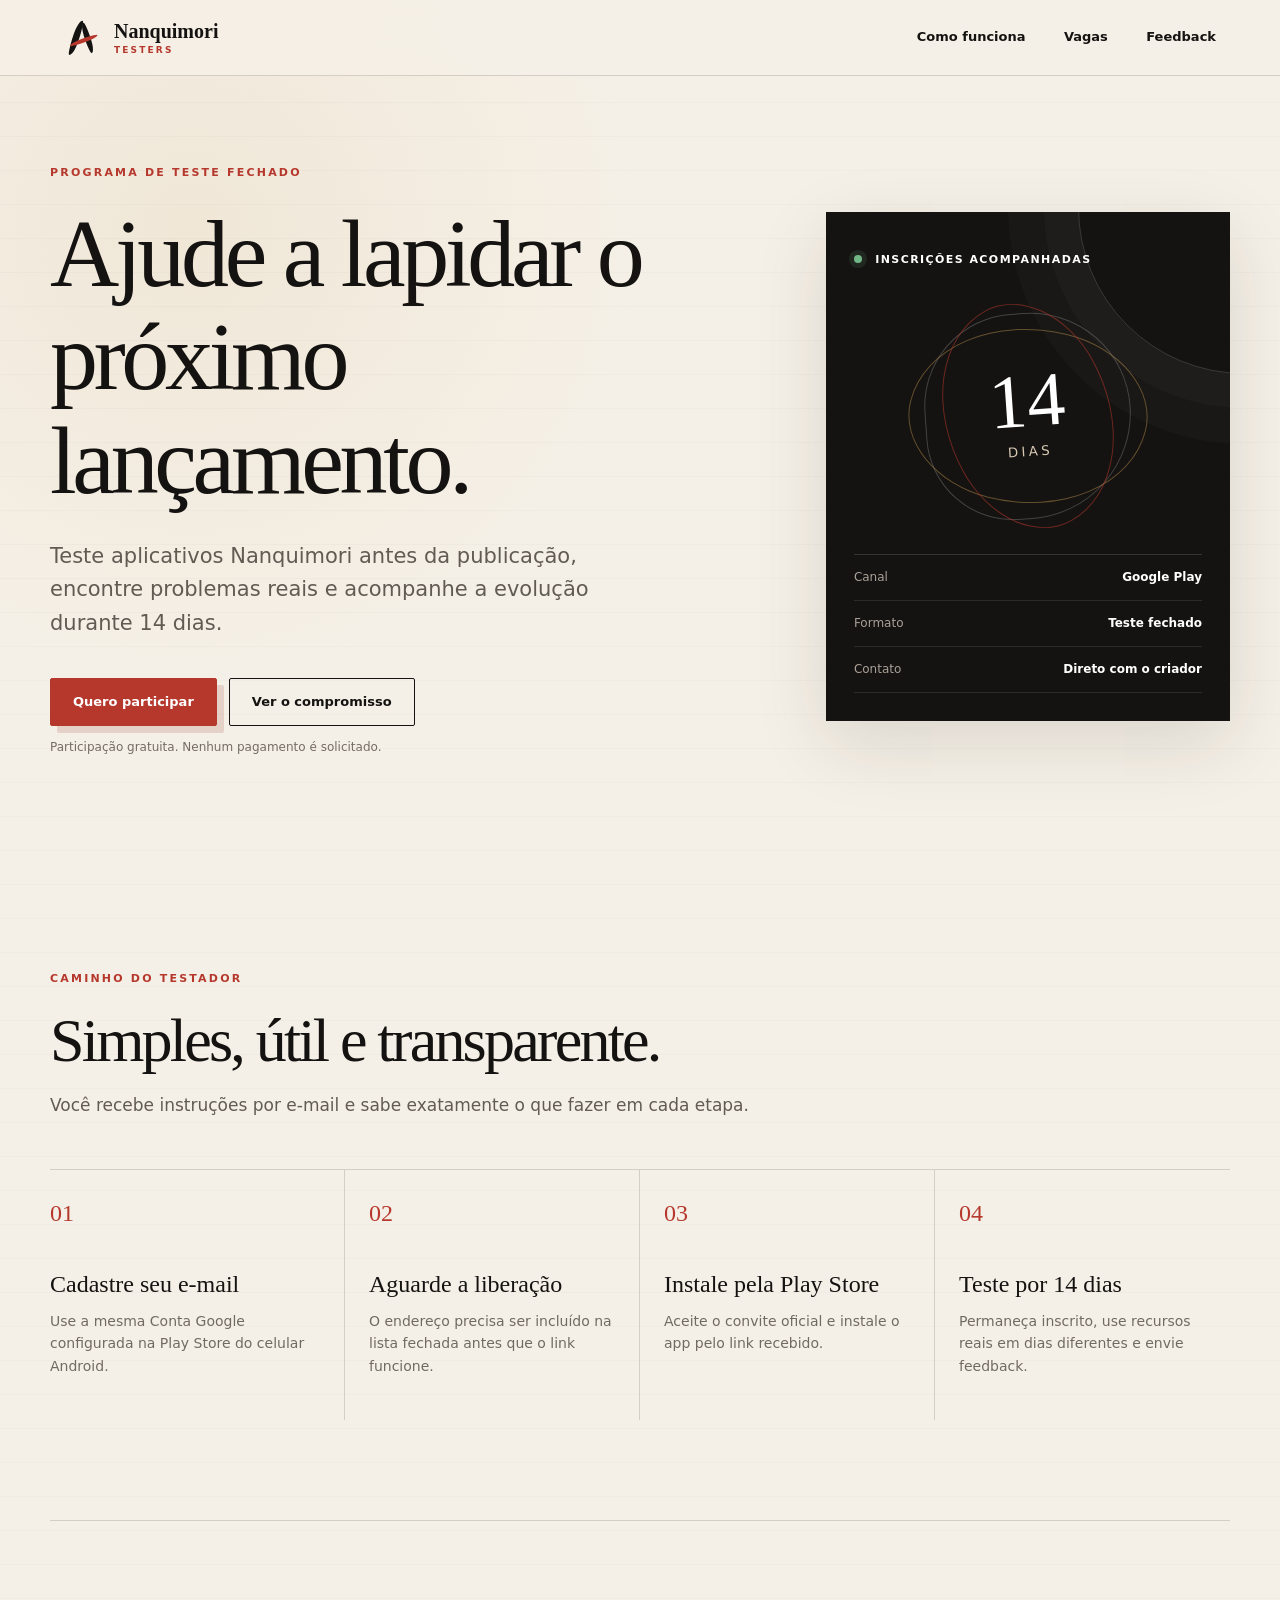
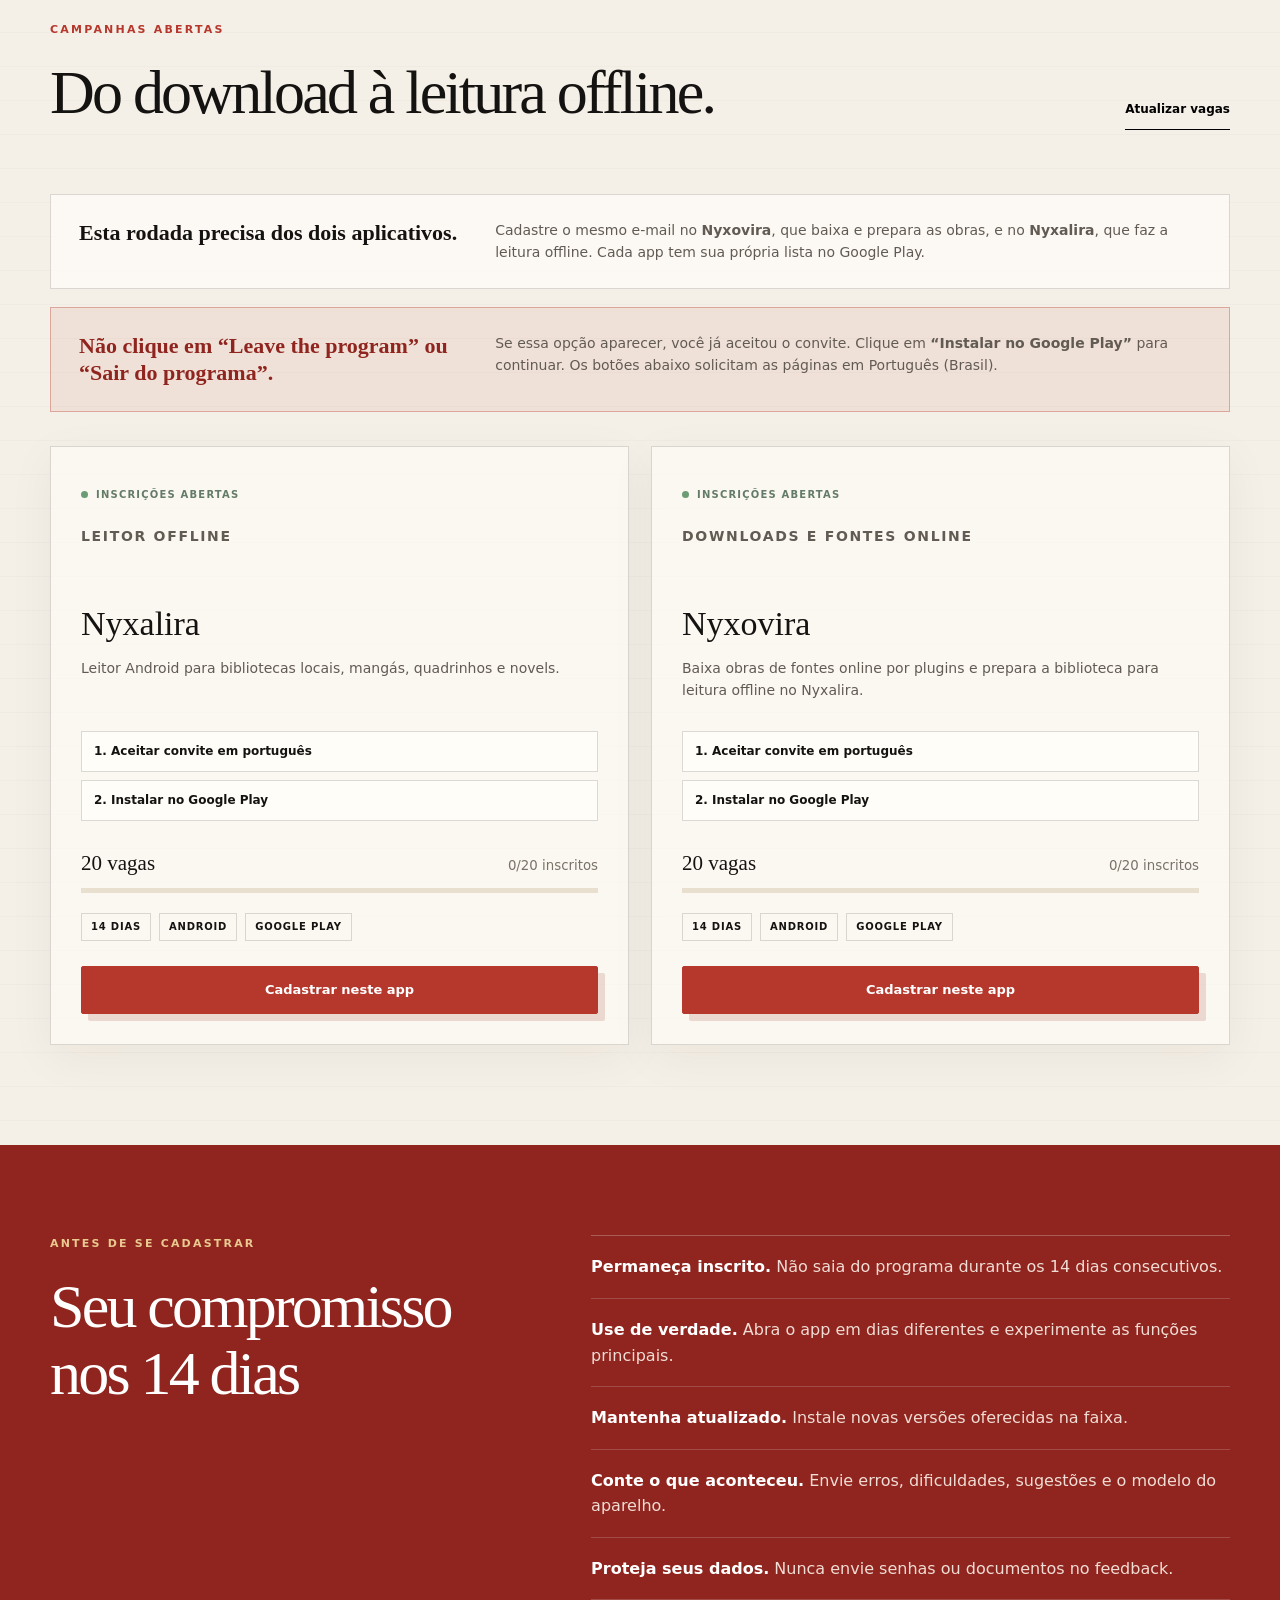
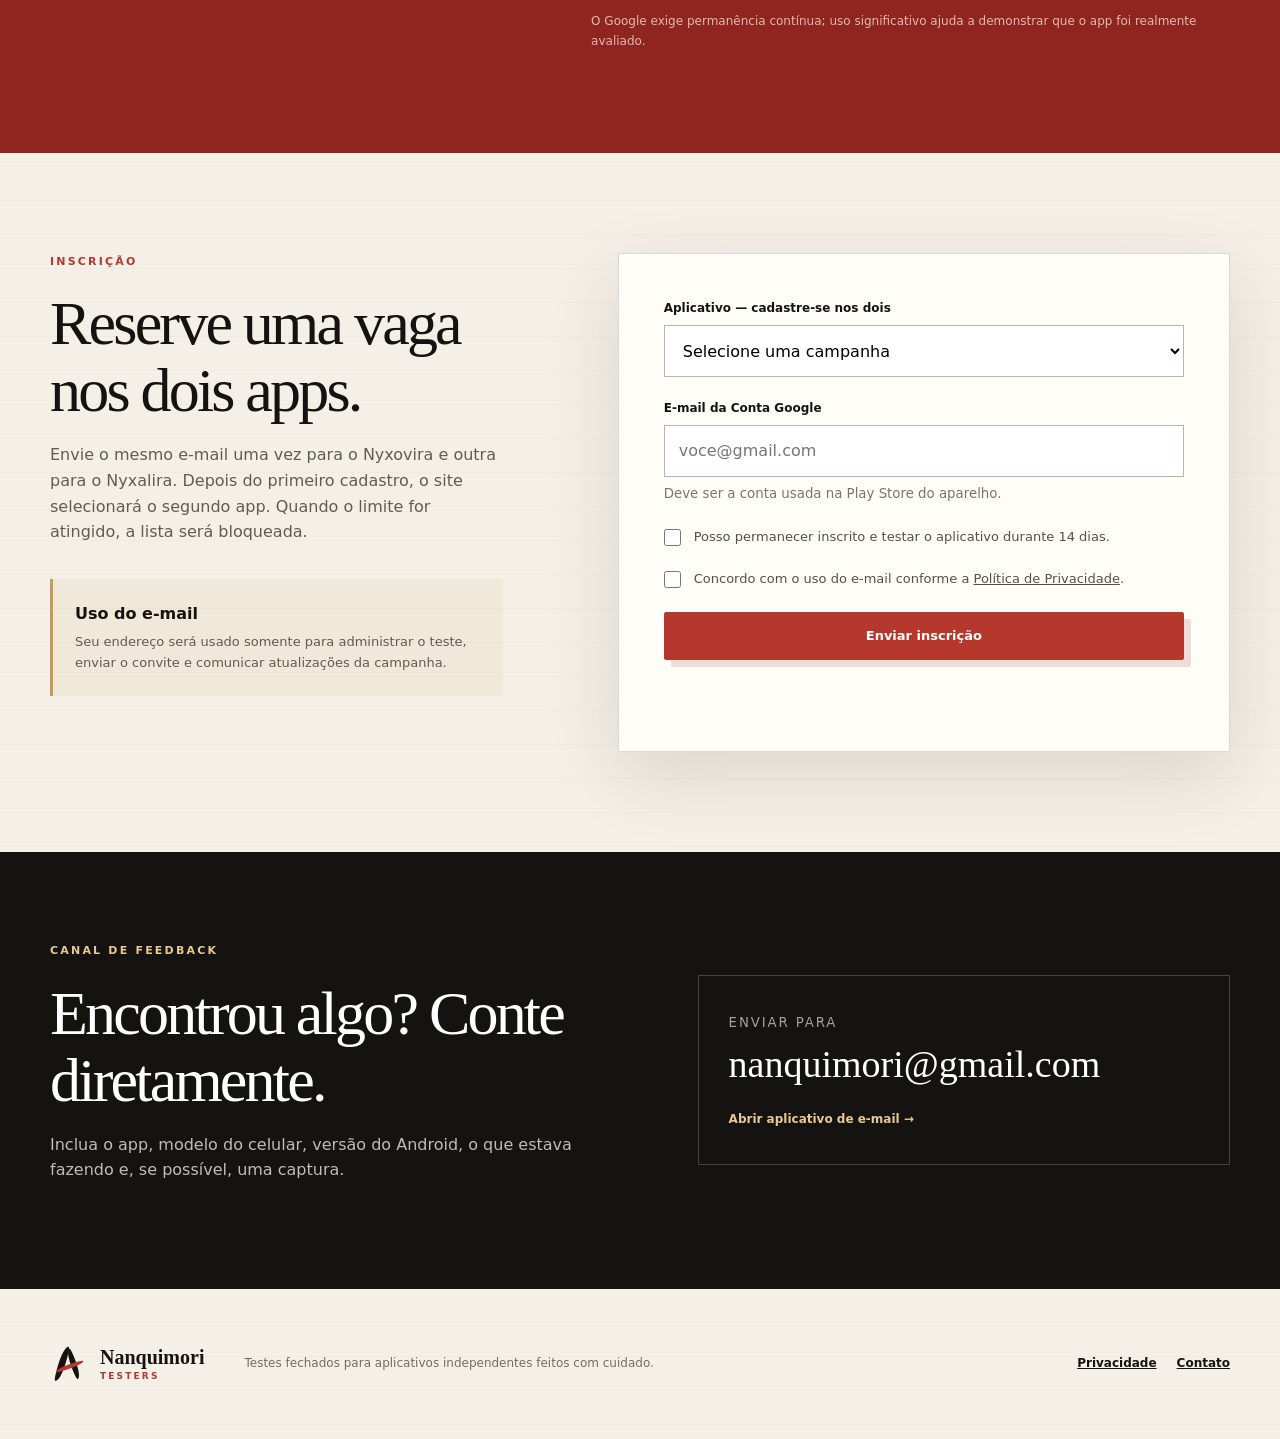
==== index.html @ 9a9ee192 "Add Nyxovira and clarify Portuguese test enrollment" ====
<!doctype html>
<html lang="pt-BR">
  <head>
    <meta charset="utf-8" />
    <meta name="viewport" content="width=device-width,initial-scale=1" />
    <meta
      name="description"
      content="Participe dos testes fechados dos aplicativos Nanquimori."
    />
    <meta name="theme-color" content="#151311" />
    <title>Nanquimori Testers</title>
    <link rel="stylesheet" href="styles.css" />
    <script src="config.js"></script>
    <script src="app.js" defer></script>
  </head>
  <body>
    <header class="site-header">
      <a class="brand" href="#top" aria-label="Nanquimori Testers — início">
        <span class="brand-mark" aria-hidden="true"><i></i><i></i><i></i></span>
        <span><strong>Nanquimori</strong><small>Testers</small></span>
      </a>
      <nav aria-label="Navegação">
        <a href="#como">Como funciona</a><a href="#vagas">Vagas</a
        ><a href="#feedback">Feedback</a>
      </nav>
    </header>

    <main id="top">
      <section class="hero">
        <div>
          <p class="eyebrow">Programa de teste fechado</p>
          <h1>Ajude a lapidar o próximo lançamento.</h1>
          <p class="lead">
            Teste aplicativos Nanquimori antes da publicação, encontre problemas
            reais e acompanhe a evolução durante 14 dias.
          </p>
          <div class="actions">
            <a class="button primary" href="#cadastro">Quero participar</a
            ><a class="button" href="#compromisso">Ver o compromisso</a>
          </div>
          <p class="microcopy">
            Participação gratuita. Nenhum pagamento é solicitado.
          </p>
        </div>
        <aside class="hero-card">
          <p><span class="live-dot"></span> Inscrições acompanhadas</p>
          <div class="orbit"><strong>14</strong><small>dias</small></div>
          <dl>
            <div>
              <dt>Canal</dt>
              <dd>Google Play</dd>
            </div>
            <div>
              <dt>Formato</dt>
              <dd>Teste fechado</dd>
            </div>
            <div>
              <dt>Contato</dt>
              <dd>Direto com o criador</dd>
            </div>
          </dl>
        </aside>
      </section>

      <section class="section" id="como">
        <header class="section-title">
          <p class="eyebrow">Caminho do testador</p>
          <h2>Simples, útil e transparente.</h2>
          <p>
            Você recebe instruções por e-mail e sabe exatamente o que fazer em
            cada etapa.
          </p>
        </header>
        <div class="steps">
          <article>
            <b>01</b>
            <h3>Cadastre seu e-mail</h3>
            <p>
              Use a mesma Conta Google configurada na Play Store do celular
              Android.
            </p>
          </article>
          <article>
            <b>02</b>
            <h3>Aguarde a liberação</h3>
            <p>
              O endereço precisa ser incluído na lista fechada antes que o link
              funcione.
            </p>
          </article>
          <article>
            <b>03</b>
            <h3>Instale pela Play Store</h3>
            <p>Aceite o convite oficial e instale o app pelo link recebido.</p>
          </article>
          <article>
            <b>04</b>
            <h3>Teste por 14 dias</h3>
            <p>
              Permaneça inscrito, use recursos reais em dias diferentes e envie
              feedback.
            </p>
          </article>
        </div>
      </section>

      <section class="section campaigns" id="vagas">
        <header class="section-title split">
          <div>
            <p class="eyebrow">Campanhas abertas</p>
            <h2>Do download à leitura offline.</h2>
          </div>
          <button id="refreshStatus" class="text-button" type="button">
            Atualizar vagas
          </button>
        </header>
        <div class="pair-notice">
          <strong>Esta rodada precisa dos dois aplicativos.</strong>
          <p>
            Cadastre o mesmo e-mail no <b>Nyxovira</b>, que baixa e prepara as
            obras, e no <b>Nyxalira</b>, que faz a leitura offline. Cada app tem
            sua própria lista no Google Play.
          </p>
        </div>
        <div class="language-warning">
          <strong
            >Não clique em “Leave the program” ou “Sair do programa”.</strong
          >
          <p>
            Se essa opção aparecer, você já aceitou o convite. Clique em
            <b>“Instalar no Google Play”</b> para continuar. Os botões abaixo
            solicitam as páginas em Português (Brasil).
          </p>
        </div>
        <div id="campaignsGrid" class="campaign-grid" aria-live="polite"></div>
      </section>

      <section class="commitment" id="compromisso">
        <div>
          <p class="eyebrow pale">Antes de se cadastrar</p>
          <h2>Seu compromisso nos 14 dias</h2>
        </div>
        <div>
          <ul>
            <li>
              <strong>Permaneça inscrito.</strong> Não saia do programa durante
              os 14 dias consecutivos.
            </li>
            <li>
              <strong>Use de verdade.</strong> Abra o app em dias diferentes e
              experimente as funções principais.
            </li>
            <li>
              <strong>Mantenha atualizado.</strong> Instale novas versões
              oferecidas na faixa.
            </li>
            <li>
              <strong>Conte o que aconteceu.</strong> Envie erros, dificuldades,
              sugestões e o modelo do aparelho.
            </li>
            <li>
              <strong>Proteja seus dados.</strong> Nunca envie senhas ou
              documentos no feedback.
            </li>
          </ul>
          <p class="note">
            O Google exige permanência contínua; uso significativo ajuda a
            demonstrar que o app foi realmente avaliado.
          </p>
        </div>
      </section>

      <section class="section registration" id="cadastro">
        <div>
          <p class="eyebrow">Inscrição</p>
          <h2>Reserve uma vaga nos dois apps.</h2>
          <p>
            Envie o mesmo e-mail uma vez para o Nyxovira e outra para o
            Nyxalira. Depois do primeiro cadastro, o site selecionará o segundo
            app. Quando o limite for atingido, a lista será bloqueada.
          </p>
          <aside>
            <strong>Uso do e-mail</strong>
            <p>
              Seu endereço será usado somente para administrar o teste, enviar o
              convite e comunicar atualizações da campanha.
            </p>
          </aside>
        </div>
        <form id="registrationForm" novalidate>
          <label
            ><span>Aplicativo — cadastre-se nos dois</span
            ><select id="campaignSelect" name="campaignId" required>
              <option value="">Selecione uma campanha</option>
            </select></label
          >
          <label
            ><span>E-mail da Conta Google</span
            ><input
              name="email"
              type="email"
              autocomplete="email"
              placeholder="voce@gmail.com"
              required
            /><small
              >Deve ser a conta usada na Play Store do aparelho.</small
            ></label
          >
          <label class="honeypot" aria-hidden="true"
            ><span>Não preencha</span
            ><input name="website" type="text" tabindex="-1" autocomplete="off"
          /></label>
          <label class="check"
            ><input name="commitment" type="checkbox" required /><span
              >Posso permanecer inscrito e testar o aplicativo durante 14
              dias.</span
            ></label
          >
          <label class="check"
            ><input name="privacy" type="checkbox" required /><span
              >Concordo com o uso do e-mail conforme a
              <a href="privacy/">Política de Privacidade</a>.</span
            ></label
          >
          <button id="submitButton" class="button primary full" type="submit">
            Enviar inscrição
          </button>
          <div
            id="formMessage"
            class="form-message"
            role="status"
            aria-live="polite"
          ></div>
        </form>
      </section>

      <section class="feedback" id="feedback">
        <div>
          <p class="eyebrow pale">Canal de feedback</p>
          <h2>Encontrou algo? Conte diretamente.</h2>
          <p>
            Inclua o app, modelo do celular, versão do Android, o que estava
            fazendo e, se possível, uma captura.
          </p>
        </div>
        <a
          href="mailto:nanquimori@gmail.com?subject=Feedback%20de%20teste%20-%20Nanquimori"
          ><small>Enviar para</small><strong>nanquimori@gmail.com</strong
          ><span>Abrir aplicativo de e-mail →</span></a
        >
      </section>
    </main>

    <footer>
      <div class="brand">
        <span class="brand-mark" aria-hidden="true"><i></i><i></i><i></i></span
        ><span><strong>Nanquimori</strong><small>Testers</small></span>
      </div>
      <p>Testes fechados para aplicativos independentes feitos com cuidado.</p>
      <nav>
        <a href="privacy/">Privacidade</a
        ><a href="mailto:nanquimori@gmail.com">Contato</a>
      </nav>
    </footer>
  </body>
</html>
---- styles.css ----
:root {
  --ink: #151311;
  --soft: #625b54;
  --paper: #f5f0e7;
  --white: #fffdf8;
  --red: #b6382d;
  --darkred: #8f251e;
  --gold: #c69b53;
  --line: rgba(21, 19, 17, 0.15);
  --shadow: 0 22px 70px rgba(36, 26, 18, 0.12);
  --serif: Georgia, "Times New Roman", serif;
  --sans:
    Inter, ui-sans-serif, system-ui, -apple-system, "Segoe UI", sans-serif;
}
* {
  box-sizing: border-box;
}
html {
  scroll-behavior: smooth;
}
body {
  margin: 0;
  color: var(--ink);
  background:
    radial-gradient(
      circle at 15% 5%,
      rgba(198, 155, 83, 0.11),
      transparent 28rem
    ),
    linear-gradient(rgba(21, 19, 17, 0.025) 1px, transparent 1px), var(--paper);
  background-size:
    auto,
    100% 34px,
    auto;
  font-family: var(--sans);
  line-height: 1.6;
}
a {
  color: inherit;
}
button,
input,
select {
  font: inherit;
}
.site-header {
  position: sticky;
  top: 0;
  z-index: 10;
  min-height: 76px;
  display: flex;
  align-items: center;
  justify-content: space-between;
  padding: 12px clamp(20px, 5vw, 76px);
  border-bottom: 1px solid var(--line);
  background: rgba(245, 240, 231, 0.9);
  backdrop-filter: blur(18px);
}
.brand {
  display: inline-flex;
  align-items: center;
  gap: 12px;
  text-decoration: none;
}
.brand > span:last-child {
  display: grid;
  line-height: 1;
}
.brand strong {
  font-family: var(--serif);
  font-size: 20px;
}
.brand small {
  margin-top: 5px;
  color: var(--red);
  font-size: 9px;
  font-weight: 800;
  letter-spacing: 0.24em;
  text-transform: uppercase;
}
.brand-mark {
  position: relative;
  width: 38px;
  height: 38px;
  display: inline-block;
  transform: rotate(-7deg);
}
.brand-mark i {
  position: absolute;
  display: block;
  background: var(--ink);
  border-radius: 100% 15%;
}
.brand-mark i:nth-child(1) {
  width: 8px;
  height: 36px;
  left: 8px;
  transform: rotate(19deg);
}
.brand-mark i:nth-child(2) {
  width: 7px;
  height: 31px;
  left: 20px;
  top: 4px;
  transform: rotate(-18deg);
}
.brand-mark i:nth-child(3) {
  width: 29px;
  height: 5px;
  left: 5px;
  top: 19px;
  background: var(--red);
  transform: rotate(-8deg);
}
.site-header nav {
  display: flex;
  gap: clamp(18px, 3vw, 40px);
}
.site-header nav a {
  text-decoration: none;
  font-size: 13px;
  font-weight: 750;
}
.site-header nav a:hover {
  color: var(--red);
}
main {
  overflow: hidden;
}
.hero,
.section,
footer {
  width: min(1180px, calc(100% - 40px));
  margin-inline: auto;
}
.hero {
  min-height: 700px;
  display: grid;
  grid-template-columns: 1.25fr 0.75fr;
  align-items: center;
  gap: clamp(50px, 8vw, 120px);
  padding: 88px 0 100px;
}
.hero > *,
.registration > * {
  min-width: 0;
}
.eyebrow {
  margin: 0 0 20px;
  color: var(--red);
  font-size: 11px;
  font-weight: 850;
  letter-spacing: 0.2em;
  text-transform: uppercase;
}
.pale {
  color: #e9c98f;
}
h1,
h2,
h3 {
  margin-top: 0;
  line-height: 1.08;
}
h1,
h2 {
  font-family: var(--serif);
  font-weight: 500;
  letter-spacing: -0.045em;
}
h1 {
  max-width: 800px;
  margin-bottom: 27px;
  font-size: clamp(54px, 7.5vw, 102px);
}
h2 {
  margin-bottom: 18px;
  font-size: clamp(38px, 5vw, 62px);
}
.lead {
  max-width: 620px;
  color: var(--soft);
  font-size: clamp(17px, 2vw, 21px);
}
.actions {
  display: flex;
  flex-wrap: wrap;
  gap: 12px;
  margin-top: 38px;
}
.button {
  min-height: 48px;
  display: inline-flex;
  align-items: center;
  justify-content: center;
  padding: 0 22px;
  border: 1px solid var(--ink);
  border-radius: 2px;
  background: transparent;
  text-decoration: none;
  font-size: 13px;
  font-weight: 800;
  cursor: pointer;
  transition: 0.2s;
}
.button.primary {
  border-color: var(--red);
  background: var(--red);
  color: #fff;
  box-shadow: 7px 7px 0 rgba(143, 37, 30, 0.15);
}
.button.primary:hover {
  background: var(--darkred);
  transform: translateY(-2px);
}
.button.disabled {
  border-color: var(--line);
  color: #8b8379;
  background: rgba(21, 19, 17, 0.04);
  cursor: not-allowed;
}
.button:disabled {
  cursor: not-allowed;
  border-color: var(--line);
  background: #8f867c;
  box-shadow: none;
  transform: none;
}
.button.full {
  width: 100%;
}
.microcopy {
  color: #746c63;
  font-size: 12px;
}
.hero-card {
  position: relative;
  min-height: 470px;
  padding: 28px;
  color: #fff;
  background: var(--ink);
  box-shadow: var(--shadow);
  overflow: hidden;
}
.hero-card:before {
  content: "";
  position: absolute;
  width: 330px;
  height: 330px;
  right: -180px;
  top: -170px;
  border: 1px solid rgba(255, 255, 255, 0.16);
  border-radius: 50%;
  box-shadow:
    0 0 0 34px rgba(255, 255, 255, 0.025),
    0 0 0 70px rgba(255, 255, 255, 0.02);
}
.hero-card > p {
  position: relative;
  font-size: 11px;
  font-weight: 800;
  letter-spacing: 0.13em;
  text-transform: uppercase;
}
.live-dot {
  display: inline-block;
  width: 8px;
  height: 8px;
  margin-right: 8px;
  border-radius: 50%;
  background: #72b788;
  box-shadow: 0 0 0 5px rgba(114, 183, 136, 0.12);
}
.orbit {
  position: relative;
  width: 206px;
  height: 206px;
  display: grid;
  place-content: center;
  margin: 44px auto 35px;
  text-align: center;
  border: 1px solid rgba(255, 255, 255, 0.2);
  border-radius: 48% 52% 55% 45%;
  transform: rotate(-4deg);
}
.orbit:before,
.orbit:after {
  content: "";
  position: absolute;
  inset: 13px -16px;
  border: 1px solid rgba(198, 155, 83, 0.44);
  border-radius: 58% 42%;
  transform: rotate(18deg);
}
.orbit:after {
  inset: -11px 18px;
  border-color: rgba(182, 56, 45, 0.55);
  transform: rotate(-25deg);
}
.orbit strong,
.orbit small {
  position: relative;
  z-index: 1;
}
.orbit strong {
  font: 500 76px/0.8 var(--serif);
}
.orbit small {
  margin-top: 10px;
  color: #d6c7b2;
  letter-spacing: 0.25em;
  text-transform: uppercase;
}
.hero-card dl {
  position: relative;
  margin: 0;
  border-top: 1px solid rgba(255, 255, 255, 0.14);
}
.hero-card dl div {
  display: flex;
  justify-content: space-between;
  padding: 13px 0;
  border-bottom: 1px solid rgba(255, 255, 255, 0.1);
  font-size: 12px;
}
.hero-card dt {
  color: #aaa098;
}
.hero-card dd {
  margin: 0;
  font-weight: 750;
}
.section {
  padding: 100px 0;
}
.section-title {
  max-width: 720px;
  margin-bottom: 50px;
}
.section-title > p:not(.eyebrow) {
  color: var(--soft);
  font-size: 17px;
}
.section-title.split {
  max-width: none;
  display: flex;
  align-items: end;
  justify-content: space-between;
  gap: 30px;
}
.text-button {
  margin-bottom: 14px;
  padding: 10px 0;
  border: 0;
  border-bottom: 1px solid;
  background: none;
  font-size: 12px;
  font-weight: 800;
  cursor: pointer;
}
.steps {
  display: grid;
  grid-template-columns: repeat(4, 1fr);
  border-top: 1px solid var(--line);
}
.steps article {
  min-height: 250px;
  padding: 30px 24px 30px 0;
  border-right: 1px solid var(--line);
}
.steps article + article {
  padding-left: 24px;
}
.steps article:last-child {
  border: 0;
}
.steps b {
  color: var(--red);
  font: 500 24px var(--serif);
}
.steps h3 {
  margin: 42px 0 12px;
  font: 500 24px var(--serif);
}
.steps p {
  margin: 0;
  color: #716a62;
  font-size: 14px;
}
.campaigns {
  border-top: 1px solid var(--line);
}
.campaign-grid {
  display: grid;
  grid-template-columns: repeat(auto-fit, minmax(280px, 1fr));
  gap: 22px;
}
.pair-notice,
.language-warning {
  display: grid;
  grid-template-columns: minmax(220px, 0.55fr) 1fr;
  gap: 28px;
  margin-bottom: 18px;
  padding: 24px 28px;
  border: 1px solid var(--line);
  background: rgba(255, 253, 248, 0.75);
}
.pair-notice strong,
.language-warning strong {
  font-family: var(--serif);
  font-size: 22px;
  line-height: 1.25;
}
.pair-notice p,
.language-warning p {
  margin: 0;
  color: var(--soft);
  font-size: 14px;
}
.language-warning {
  margin-bottom: 34px;
  border-color: rgba(182, 56, 45, 0.35);
  background: rgba(182, 56, 45, 0.08);
}
.language-warning strong {
  color: var(--darkred);
}
.campaign-card {
  padding: 30px;
  border: 1px solid var(--line);
  background: rgba(255, 253, 248, 0.65);
  box-shadow: 0 12px 45px rgba(36, 26, 18, 0.05);
}
.full-card {
  opacity: 0.72;
}
.status {
  display: flex;
  align-items: center;
  gap: 8px;
  color: #647b68;
  font-size: 10px;
  font-weight: 850;
  letter-spacing: 0.12em;
  text-transform: uppercase;
}
.status i {
  width: 7px;
  height: 7px;
  border-radius: 50%;
  background: #6c9c74;
}
.campaign-card h3 {
  margin: 28px 0 14px;
  font: 500 34px var(--serif);
}
.campaign-card .app-role {
  min-height: auto;
  margin: 22px 0 0;
  color: var(--red);
  font-size: 11px;
  font-weight: 850;
  letter-spacing: 0.12em;
  text-transform: uppercase;
}
.campaign-card > p:not(.status) {
  min-height: 52px;
  color: var(--soft);
  font-size: 14px;
}
.capacity {
  display: flex;
  align-items: baseline;
  justify-content: space-between;
  gap: 20px;
  margin-top: 30px;
}
.campaign-links {
  display: grid;
  gap: 8px;
  margin: 22px 0;
}
.campaign-links a {
  padding: 10px 12px;
  border: 1px solid var(--line);
  background: var(--white);
  color: var(--ink);
  text-decoration: none;
  font-size: 12px;
  font-weight: 800;
}
.campaign-links a:hover {
  border-color: var(--red);
  color: var(--red);
}
.capacity strong {
  font: 500 21px var(--serif);
}
.capacity small {
  color: #7a7269;
}
.bar {
  height: 5px;
  margin: 12px 0 20px;
  background: #e9dfcf;
  overflow: hidden;
}
.bar i {
  display: block;
  height: 100%;
  background: var(--red);
}
.tags {
  display: flex;
  flex-wrap: wrap;
  gap: 8px;
  margin-bottom: 25px;
}
.tags span {
  padding: 5px 9px;
  border: 1px solid var(--line);
  font-size: 10px;
  font-weight: 800;
  letter-spacing: 0.08em;
  text-transform: uppercase;
}
.campaign-card .button {
  width: 100%;
}
.commitment,
.feedback {
  width: 100%;
  max-width: none;
  display: grid;
  grid-template-columns: 0.8fr 1.2fr;
  gap: clamp(50px, 9vw, 140px);
  padding: 90px max(20px, calc((100vw - 1180px) / 2));
  color: #fff;
  background: var(--darkred);
}
.commitment ul {
  margin: 0;
  padding: 0;
  list-style: none;
  border-top: 1px solid rgba(255, 255, 255, 0.25);
}
.commitment li {
  padding: 18px 0;
  border-bottom: 1px solid rgba(255, 255, 255, 0.18);
  color: #f0ddd5;
}
.commitment li strong {
  color: #fff;
}
.note {
  color: #dfbbb1;
  font-size: 12px;
}
.registration {
  display: grid;
  grid-template-columns: 0.85fr 1.15fr;
  gap: clamp(50px, 9vw, 130px);
}
.registration > div > p:not(.eyebrow) {
  color: var(--soft);
}
.registration aside {
  margin-top: 34px;
  padding: 22px;
  border-left: 3px solid var(--gold);
  background: rgba(198, 155, 83, 0.1);
}
.registration aside p {
  margin: 6px 0 0;
  color: var(--soft);
  font-size: 13px;
}
.registration form {
  position: relative;
  display: grid;
  gap: 22px;
  padding: clamp(25px, 4vw, 45px);
  border: 1px solid var(--line);
  background: var(--white);
  box-shadow: var(--shadow);
}
form label > span:first-child {
  display: block;
  margin-bottom: 7px;
  font-size: 12px;
  font-weight: 800;
}
form input[type="email"],
form input[type="text"],
form select {
  width: 100%;
  min-height: 52px;
  padding: 0 14px;
  border: 1px solid #bdb3a7;
  background: #fff;
}
form input:focus,
form select:focus {
  outline: 2px solid rgba(182, 56, 45, 0.2);
  border-color: var(--red);
}
form small {
  display: block;
  margin-top: 6px;
  color: #7c746c;
}
.check {
  display: grid;
  grid-template-columns: 19px 1fr;
  gap: 11px;
  align-items: start;
  color: #554f49;
  font-size: 13px;
}
.check input {
  width: 17px;
  height: 17px;
  margin: 2px 0 0;
  accent-color: var(--red);
}
.check span {
  margin: 0 !important;
  font-weight: 500 !important;
}
.honeypot {
  position: absolute !important;
  left: -10000px !important;
}
.form-message {
  min-height: 24px;
  font-size: 13px;
  font-weight: 700;
}
.success {
  color: #347044;
}
.error {
  color: var(--darkred);
}
.warning {
  color: #8a5a1f;
}
.feedback {
  grid-template-columns: 1fr 1fr;
  align-items: center;
  background: var(--ink);
}
.feedback > div > p:not(.eyebrow) {
  color: #c4bbb1;
}
.feedback > a {
  min-height: 190px;
  display: grid;
  align-content: center;
  padding: 30px;
  border: 1px solid rgba(255, 255, 255, 0.2);
  text-decoration: none;
  transition: 0.2s;
}
.feedback > a:hover {
  border-color: var(--gold);
  transform: translateY(-3px);
}
.feedback > a small {
  color: #a99f96;
  letter-spacing: 0.14em;
  text-transform: uppercase;
}
.feedback > a strong {
  margin: 8px 0 24px;
  font: 500 clamp(24px, 3vw, 38px) var(--serif);
  overflow-wrap: anywhere;
}
.feedback > a span {
  color: #e9c98f;
  font-size: 12px;
  font-weight: 800;
}
footer {
  min-height: 150px;
  display: grid;
  grid-template-columns: auto 1fr auto;
  align-items: center;
  gap: 40px;
}
footer p {
  color: #746c63;
  font-size: 12px;
}
footer nav {
  display: flex;
  gap: 20px;
  font-size: 12px;
  font-weight: 800;
}
.policy-page {
  width: min(900px, calc(100% - 40px));
  margin: auto;
}
.policy {
  padding: 100px 0;
}
.policy h1 {
  font-size: clamp(48px, 7vw, 78px);
}
.policy h2 {
  margin: 55px 0 12px;
  font-size: 30px;
}
.policy p {
  color: var(--soft);
}
.updated {
  padding-bottom: 30px;
  border-bottom: 1px solid var(--line);
  font-size: 13px;
}
@media (max-width: 900px) {
  .hero {
    grid-template-columns: 1fr;
  }
  .hero-card {
    width: min(100%, 480px);
  }
  .steps {
    grid-template-columns: repeat(2, 1fr);
  }
  .steps article:nth-child(2) {
    border-right: 0;
  }
  .commitment,
  .registration,
  .feedback {
    grid-template-columns: 1fr;
  }
}
@media (max-width: 640px) {
  .site-header {
    position: relative;
  }
  .site-header nav {
    display: none;
  }
  .hero,
  .section {
    width: calc(100% - 30px);
  }
  .hero {
    min-height: auto;
    padding: 68px 0 80px;
  }
  h1 {
    max-width: 100%;
    font-size: clamp(46px, 15vw, 64px);
    overflow-wrap: break-word;
  }
  .lead {
    max-width: 100%;
  }
  .actions .button {
    width: 100%;
  }
  .section {
    padding-block: 75px;
  }
  .section-title.split {
    display: block;
  }
  .pair-notice,
  .language-warning {
    grid-template-columns: 1fr;
    gap: 10px;
    padding: 20px;
  }
  .steps {
    grid-template-columns: 1fr;
  }
  .steps article,
  .steps article + article {
    min-height: auto;
    padding: 25px 0;
    border-right: 0;
    border-bottom: 1px solid var(--line);
  }
  .steps h3 {
    margin-top: 24px;
  }
  .commitment,
  .feedback {
    padding-inline: 20px;
  }
  .registration form {
    padding: 23px;
  }
  footer {
    grid-template-columns: 1fr;
    gap: 12px;
    padding: 35px 0;
  }
}
@media (prefers-reduced-motion: reduce) {
  * {
    scroll-behavior: auto !important;
    transition: none !important;
  }
}
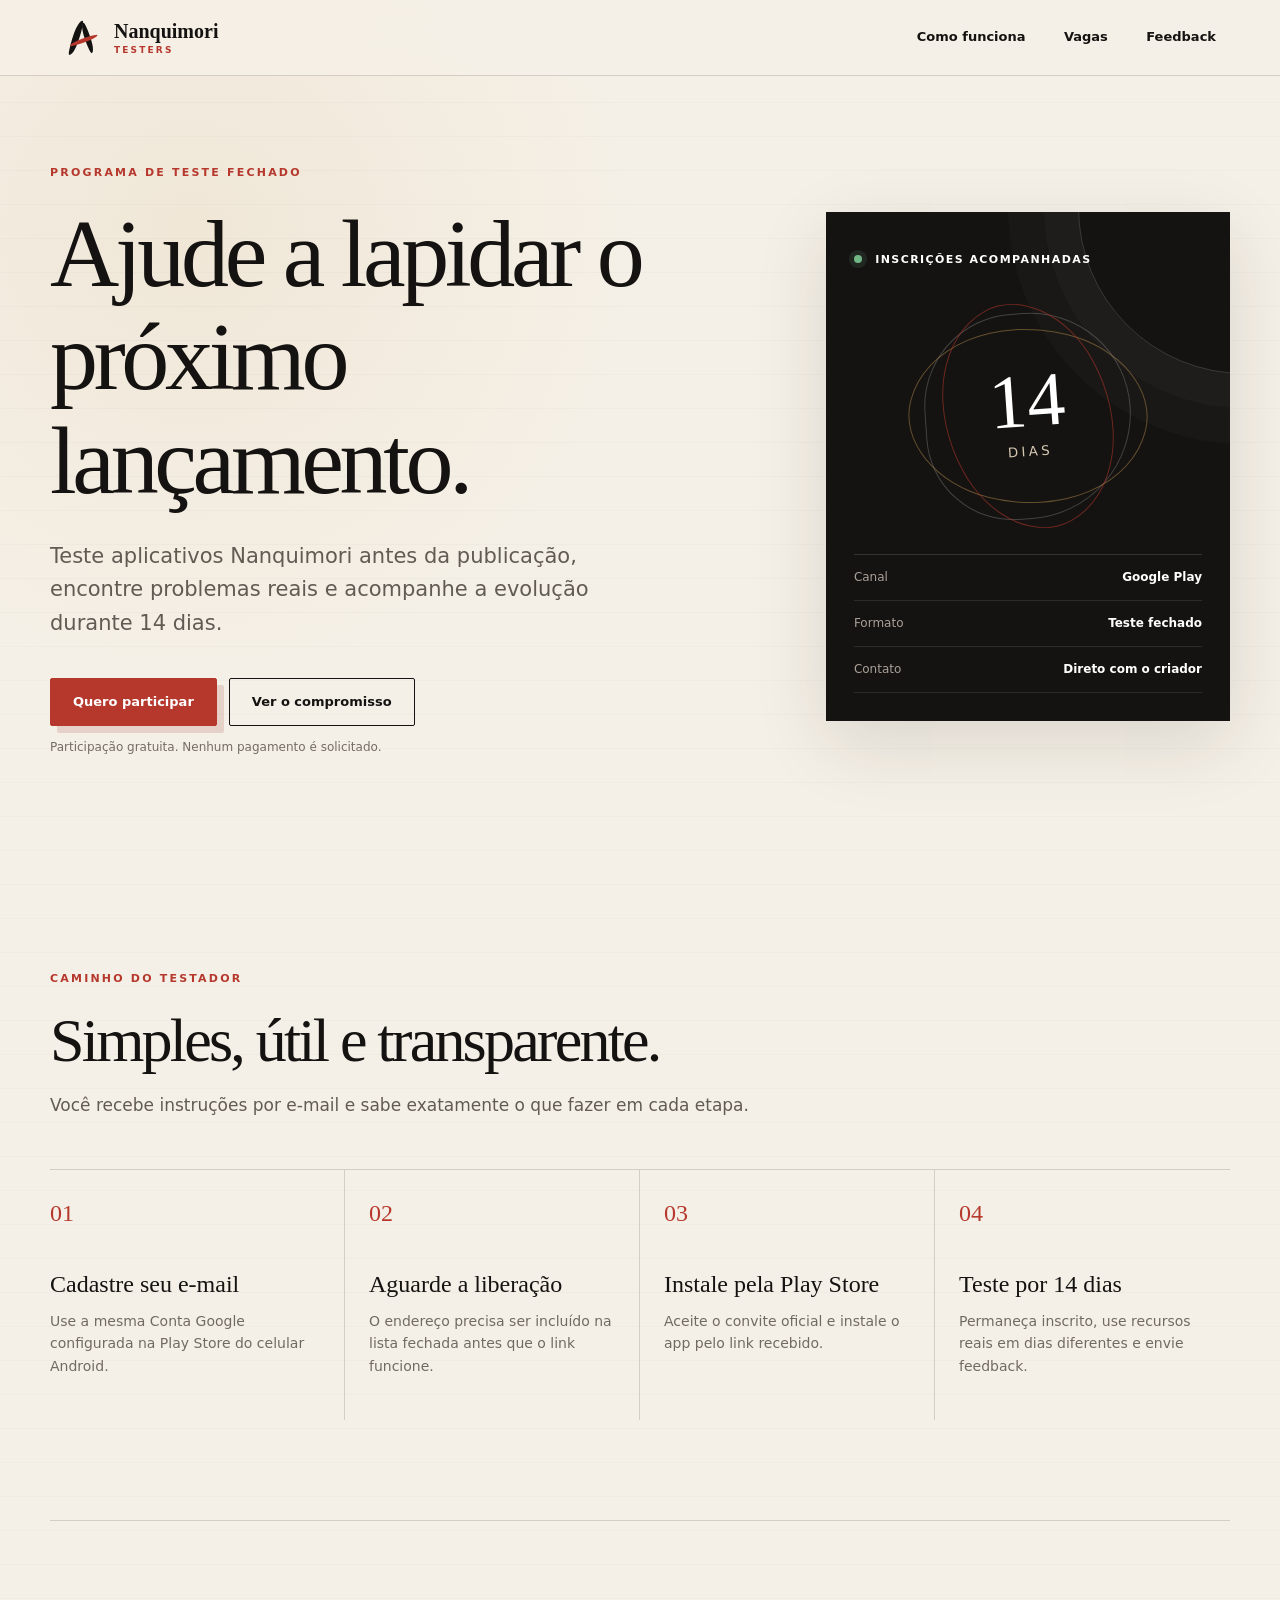
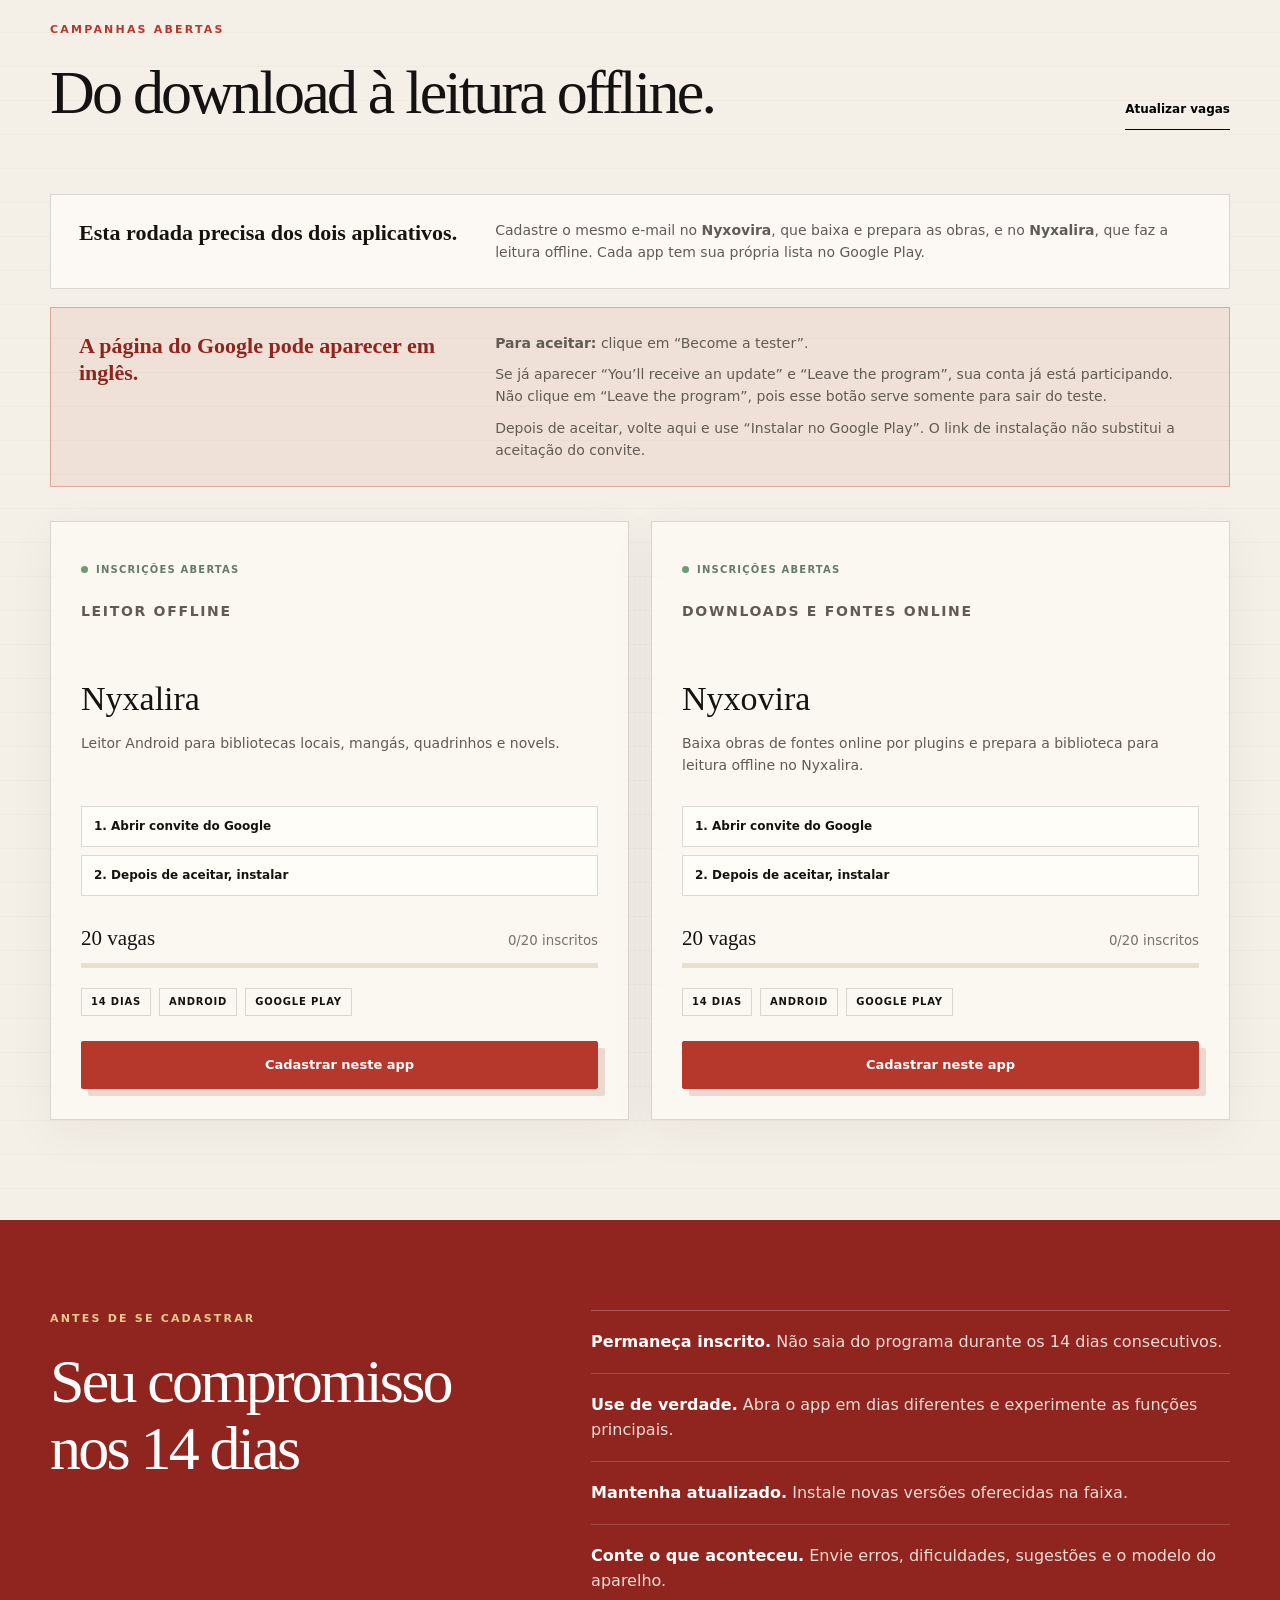
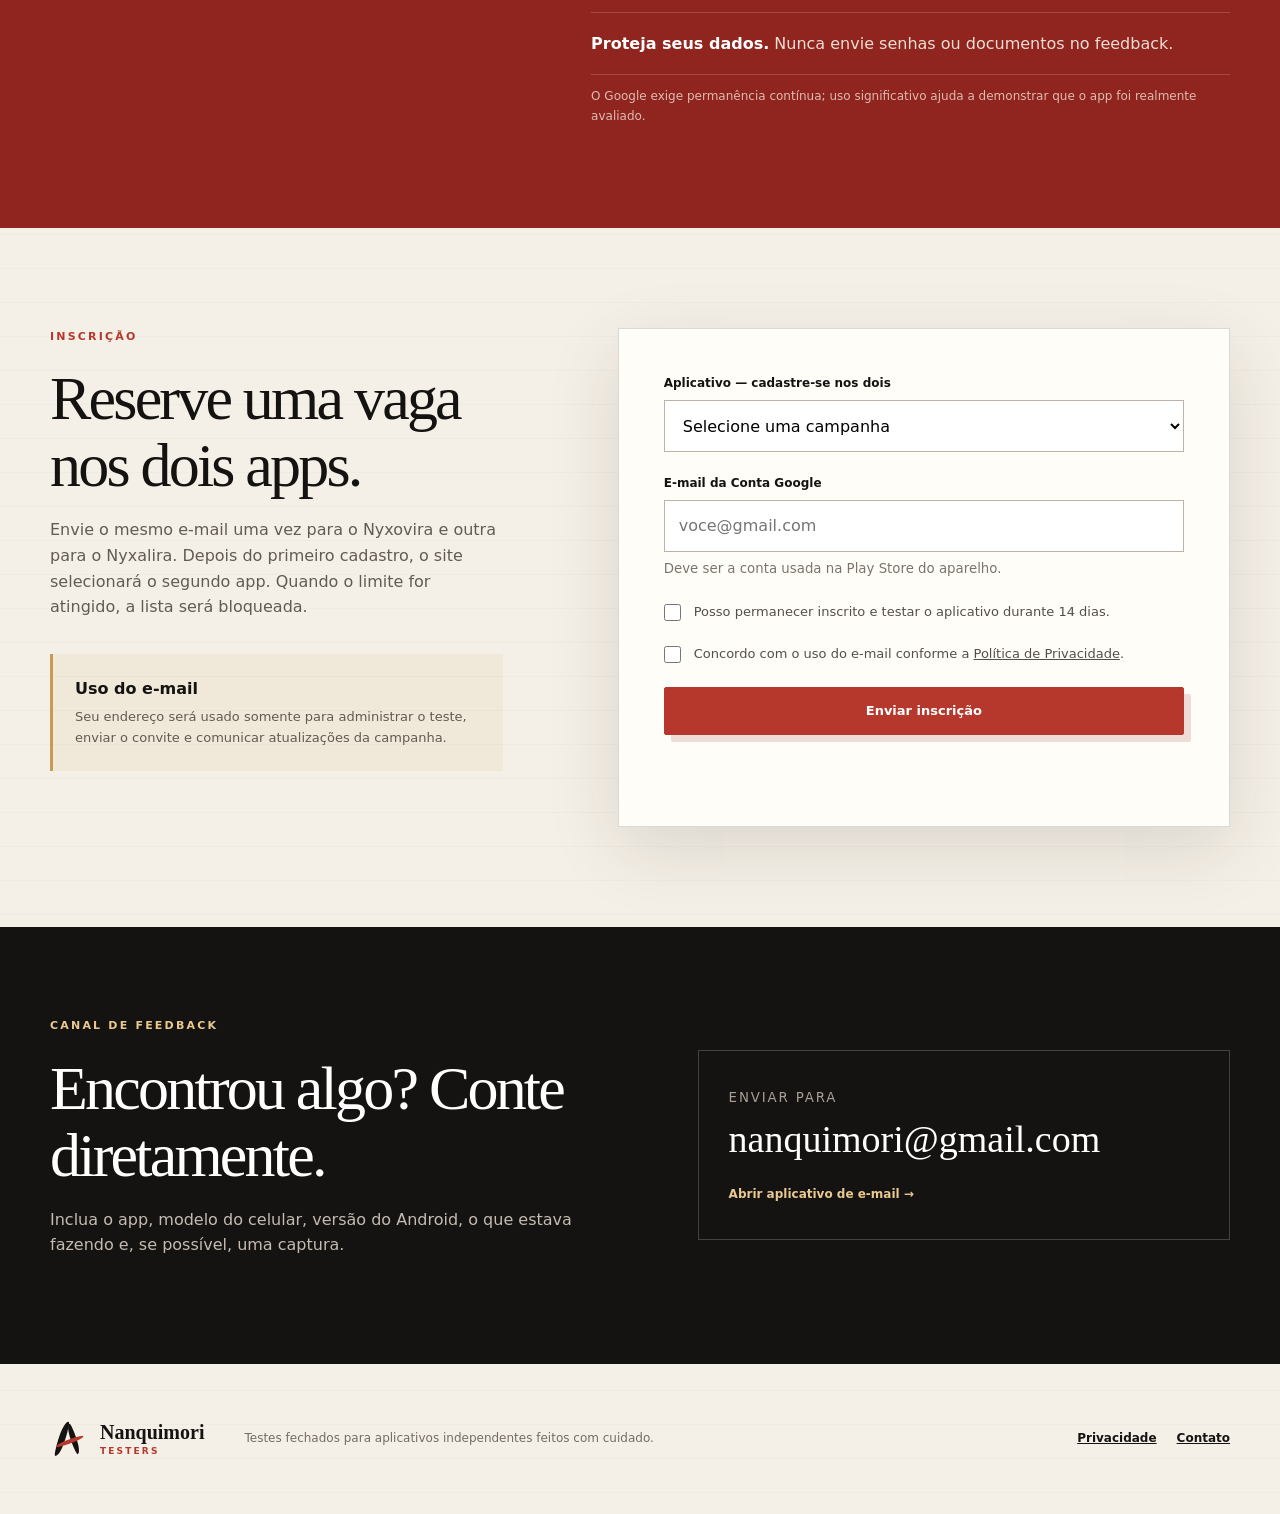
==== commit 070514eb: "Clarify Google Play test enrollment steps" ====
--- a/index.html
+++ b/index.html
@@ -123,14 +123,19 @@
           </p>
         </div>
         <div class="language-warning">
-          <strong
-            >Não clique em “Leave the program” ou “Sair do programa”.</strong
-          >
-          <p>
-            Se essa opção aparecer, você já aceitou o convite. Clique em
-            <b>“Instalar no Google Play”</b> para continuar. Os botões abaixo
-            solicitam as páginas em Português (Brasil).
-          </p>
+          <strong>A página do Google pode aparecer em inglês.</strong>
+          <div>
+            <p><b>Para aceitar:</b> clique em “Become a tester”.</p>
+            <p>
+              Se já aparecer “You’ll receive an update” e “Leave the program”,
+              sua conta já está participando. Não clique em “Leave the program”,
+              pois esse botão serve somente para sair do teste.
+            </p>
+            <p>
+              Depois de aceitar, volte aqui e use “Instalar no Google Play”. O
+              link de instalação não substitui a aceitação do convite.
+            </p>
+          </div>
         </div>
         <div id="campaignsGrid" class="campaign-grid" aria-live="polite"></div>
       </section>
--- a/styles.css
+++ b/styles.css
@@ -417,6 +417,10 @@
   color: var(--soft);
   font-size: 14px;
 }
+.language-warning div {
+  display: grid;
+  gap: 9px;
+}
 .language-warning {
   margin-bottom: 34px;
   border-color: rgba(182, 56, 45, 0.35);
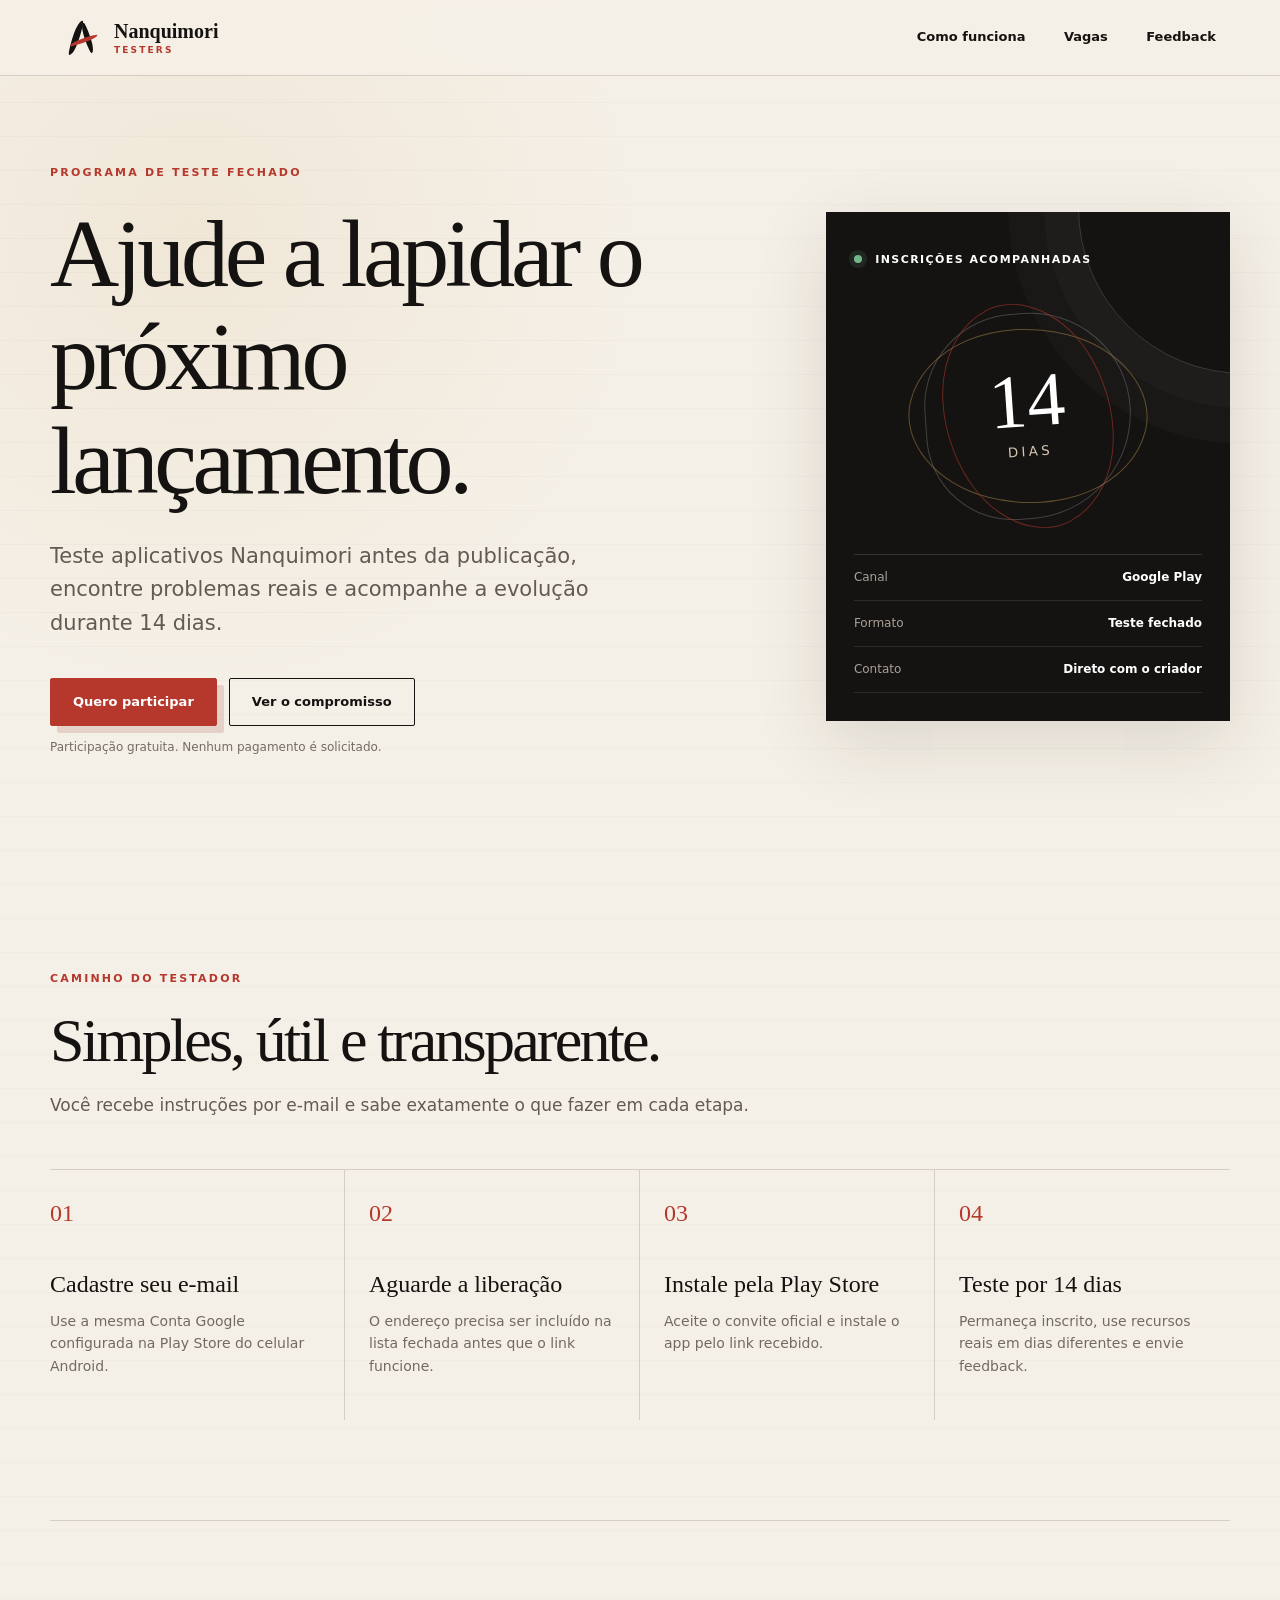
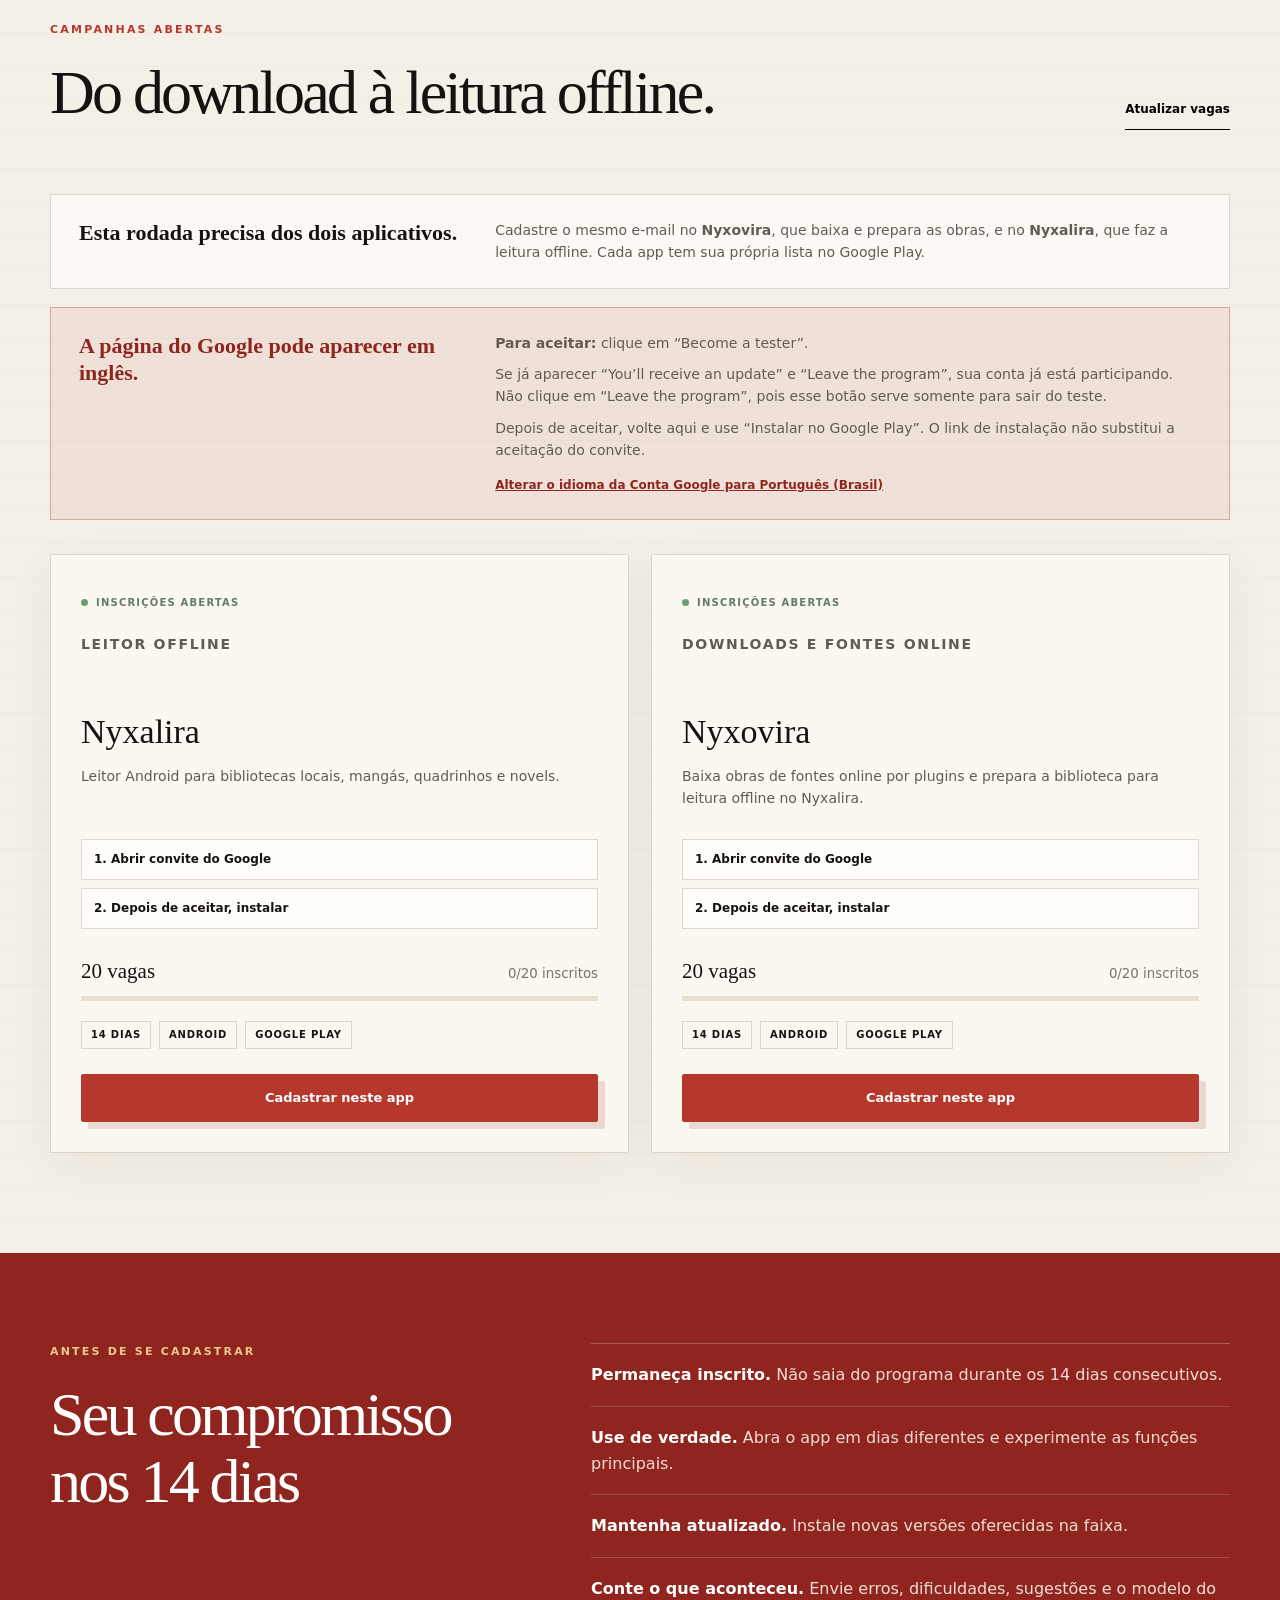
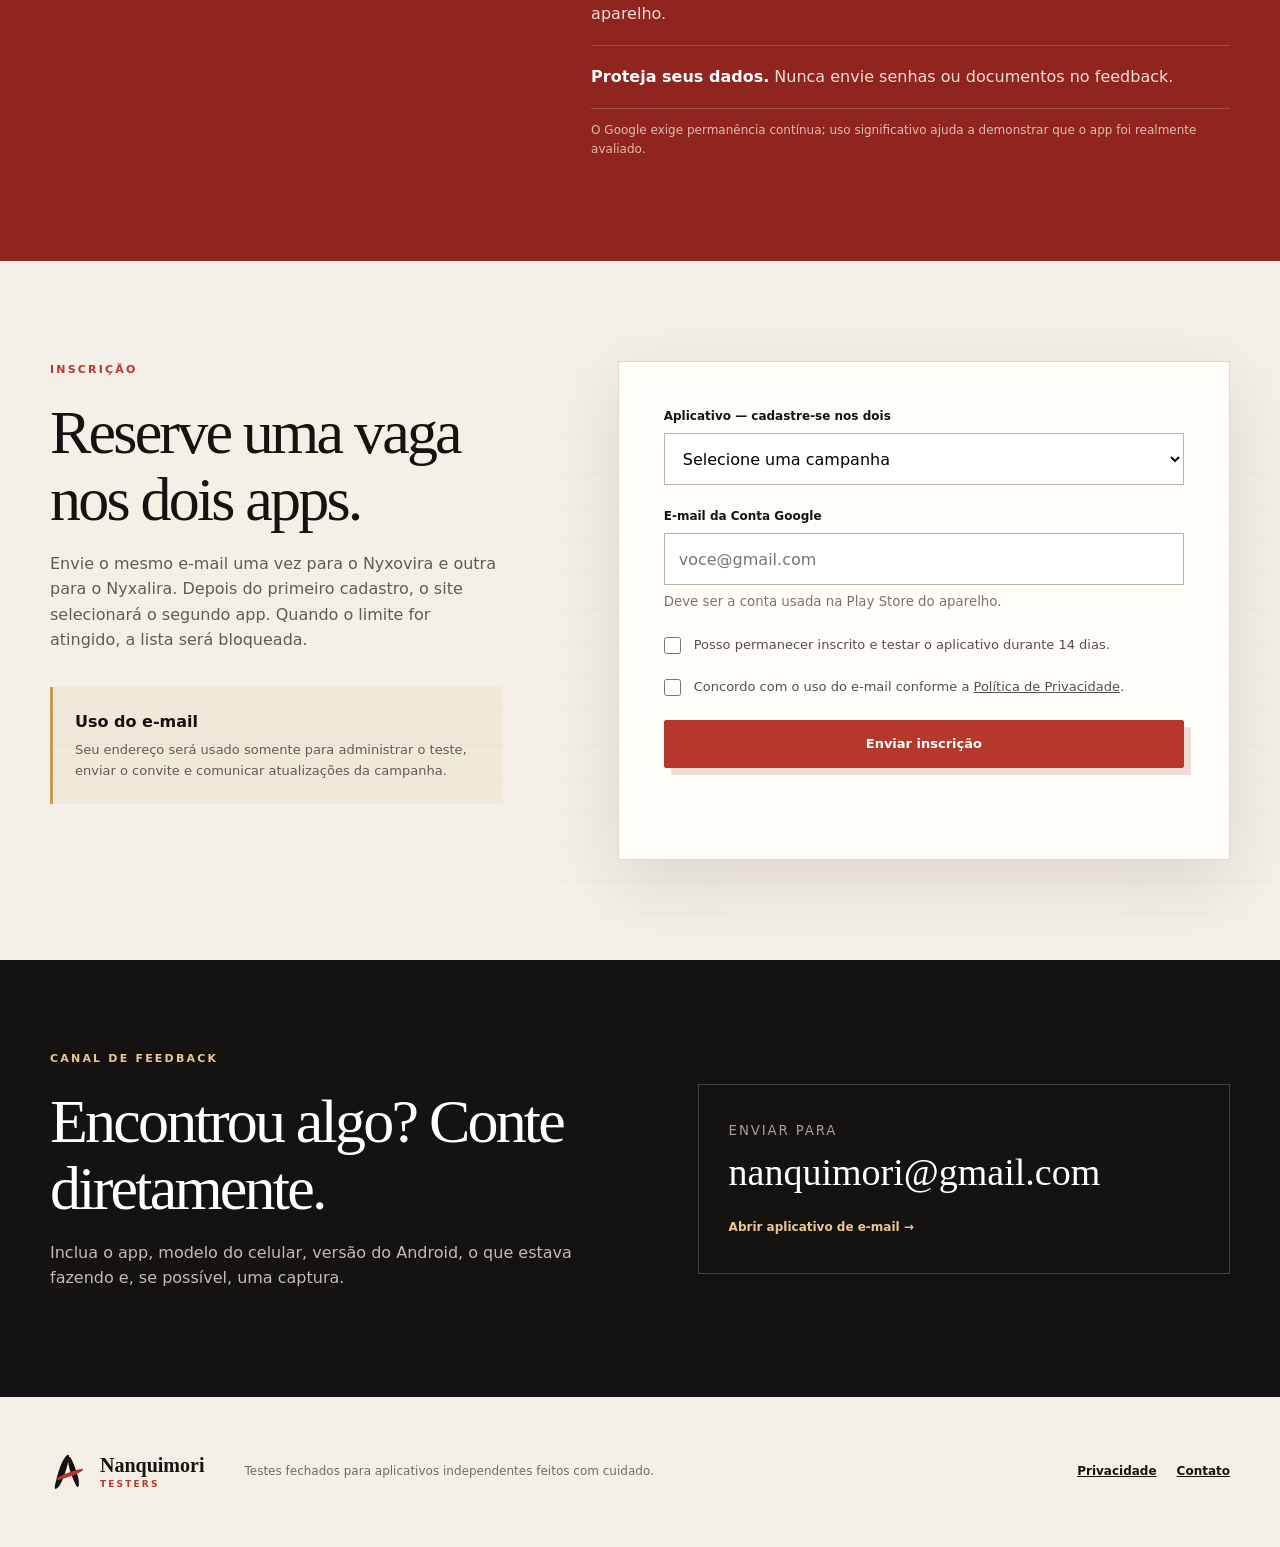
==== commit 8a2ffeb9: "Link Google account language settings" ====
--- a/index.html
+++ b/index.html
@@ -135,6 +135,13 @@
               Depois de aceitar, volte aqui e use “Instalar no Google Play”. O
               link de instalação não substitui a aceitação do convite.
             </p>
+            <a
+              class="google-language-link"
+              href="https://myaccount.google.com/language?hl=pt-BR"
+              target="_blank"
+              rel="noopener"
+              >Alterar o idioma da Conta Google para Português (Brasil)</a
+            >
           </div>
         </div>
         <div id="campaignsGrid" class="campaign-grid" aria-live="polite"></div>
--- a/styles.css
+++ b/styles.css
@@ -421,6 +421,13 @@
   display: grid;
   gap: 9px;
 }
+.google-language-link {
+  width: fit-content;
+  margin-top: 5px;
+  color: var(--darkred);
+  font-size: 12px;
+  font-weight: 850;
+}
 .language-warning {
   margin-bottom: 34px;
   border-color: rgba(182, 56, 45, 0.35);
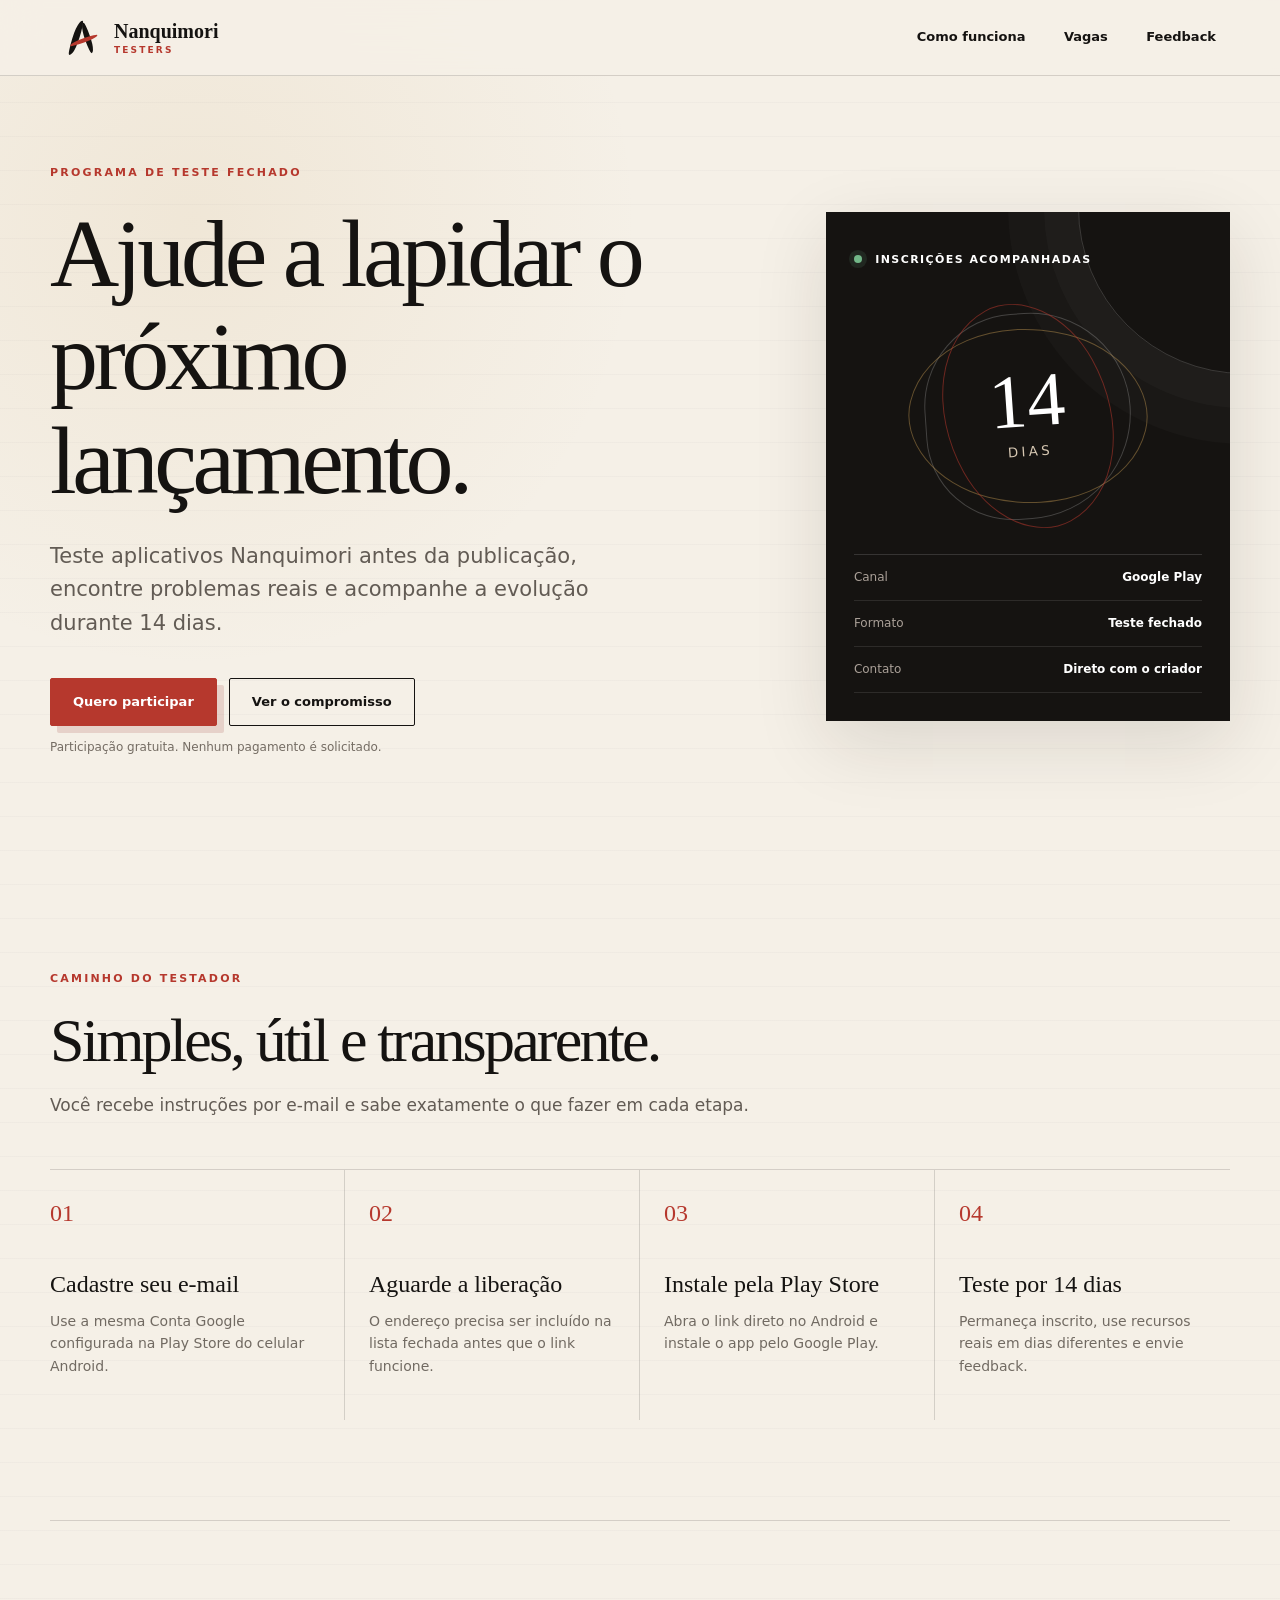
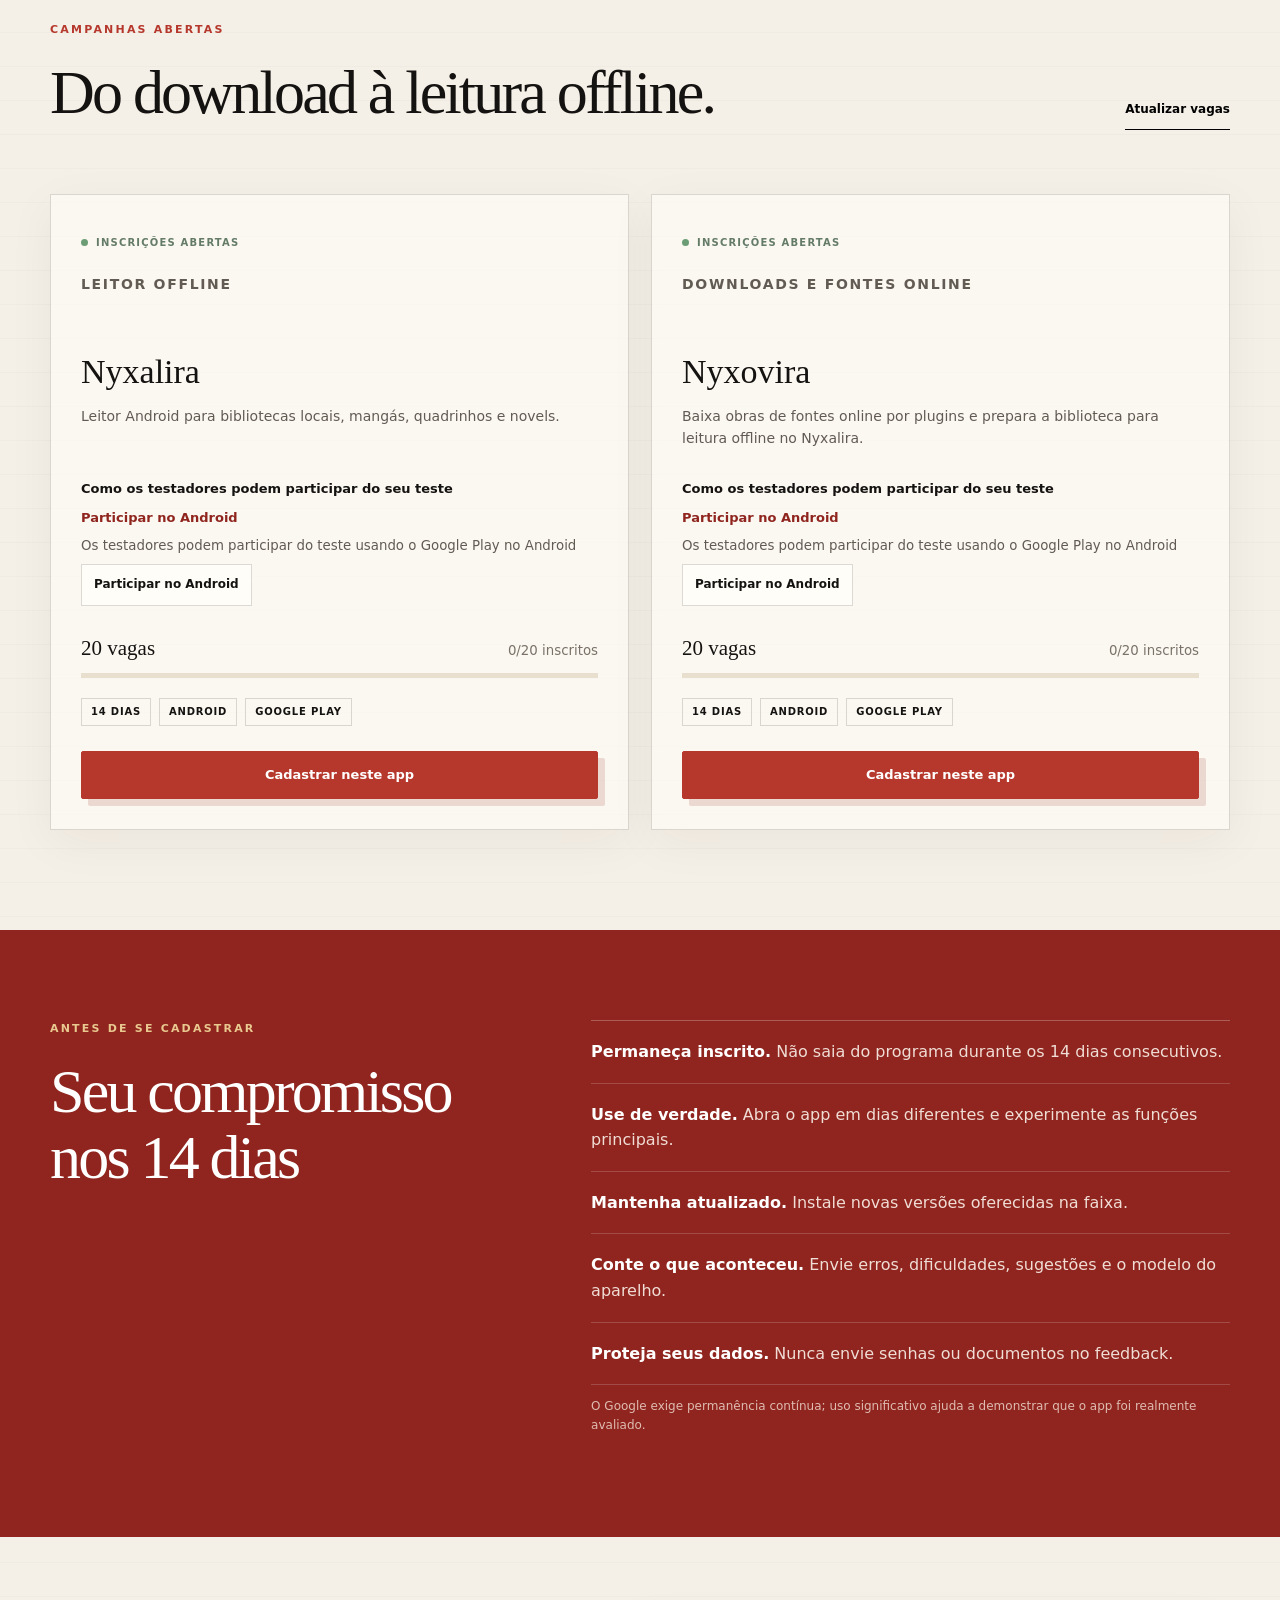
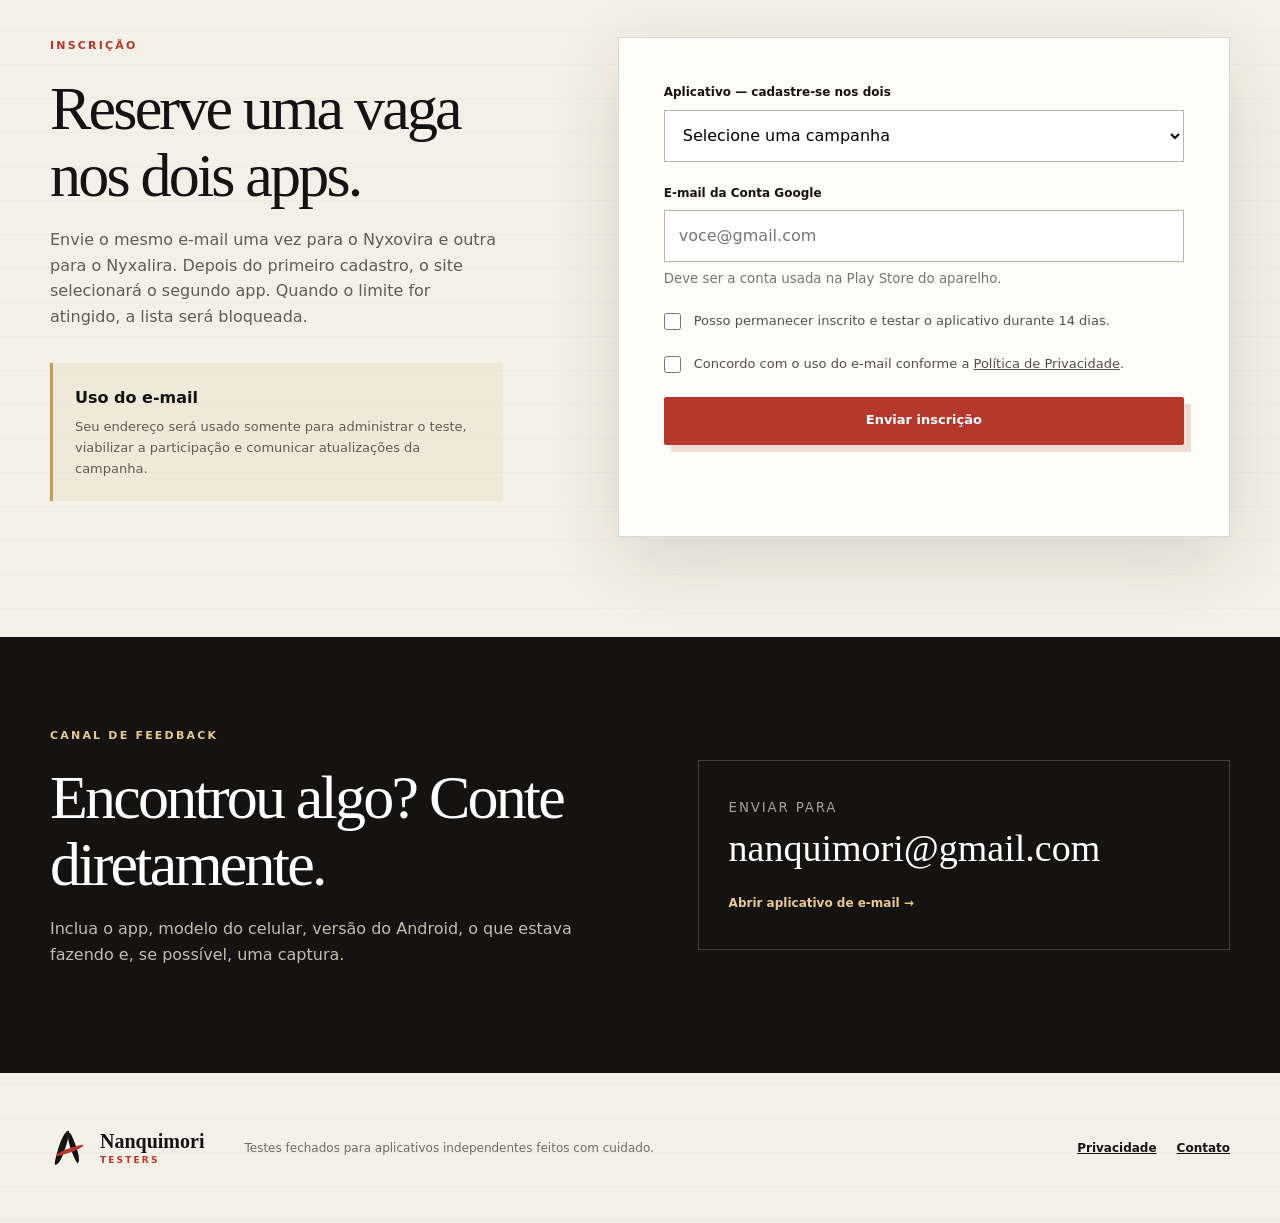
==== commit 0c1340a1: "Use Android-only tester participation links" ====
--- a/index.html
+++ b/index.html
@@ -91,7 +91,9 @@
           <article>
             <b>03</b>
             <h3>Instale pela Play Store</h3>
-            <p>Aceite o convite oficial e instale o app pelo link recebido.</p>
+            <p>
+              Abra o link direto no Android e instale o app pelo Google Play.
+            </p>
           </article>
           <article>
             <b>04</b>
@@ -114,36 +116,6 @@
             Atualizar vagas
           </button>
         </header>
-        <div class="pair-notice">
-          <strong>Esta rodada precisa dos dois aplicativos.</strong>
-          <p>
-            Cadastre o mesmo e-mail no <b>Nyxovira</b>, que baixa e prepara as
-            obras, e no <b>Nyxalira</b>, que faz a leitura offline. Cada app tem
-            sua própria lista no Google Play.
-          </p>
-        </div>
-        <div class="language-warning">
-          <strong>A página do Google pode aparecer em inglês.</strong>
-          <div>
-            <p><b>Para aceitar:</b> clique em “Become a tester”.</p>
-            <p>
-              Se já aparecer “You’ll receive an update” e “Leave the program”,
-              sua conta já está participando. Não clique em “Leave the program”,
-              pois esse botão serve somente para sair do teste.
-            </p>
-            <p>
-              Depois de aceitar, volte aqui e use “Instalar no Google Play”. O
-              link de instalação não substitui a aceitação do convite.
-            </p>
-            <a
-              class="google-language-link"
-              href="https://myaccount.google.com/language?hl=pt-BR"
-              target="_blank"
-              rel="noopener"
-              >Alterar o idioma da Conta Google para Português (Brasil)</a
-            >
-          </div>
-        </div>
         <div id="campaignsGrid" class="campaign-grid" aria-live="polite"></div>
       </section>
 
@@ -194,8 +166,8 @@
           <aside>
             <strong>Uso do e-mail</strong>
             <p>
-              Seu endereço será usado somente para administrar o teste, enviar o
-              convite e comunicar atualizações da campanha.
+              Seu endereço será usado somente para administrar o teste,
+              viabilizar a participação e comunicar atualizações da campanha.
             </p>
           </aside>
         </div>
--- a/styles.css
+++ b/styles.css
@@ -395,47 +395,6 @@
   grid-template-columns: repeat(auto-fit, minmax(280px, 1fr));
   gap: 22px;
 }
-.pair-notice,
-.language-warning {
-  display: grid;
-  grid-template-columns: minmax(220px, 0.55fr) 1fr;
-  gap: 28px;
-  margin-bottom: 18px;
-  padding: 24px 28px;
-  border: 1px solid var(--line);
-  background: rgba(255, 253, 248, 0.75);
-}
-.pair-notice strong,
-.language-warning strong {
-  font-family: var(--serif);
-  font-size: 22px;
-  line-height: 1.25;
-}
-.pair-notice p,
-.language-warning p {
-  margin: 0;
-  color: var(--soft);
-  font-size: 14px;
-}
-.language-warning div {
-  display: grid;
-  gap: 9px;
-}
-.google-language-link {
-  width: fit-content;
-  margin-top: 5px;
-  color: var(--darkred);
-  font-size: 12px;
-  font-weight: 850;
-}
-.language-warning {
-  margin-bottom: 34px;
-  border-color: rgba(182, 56, 45, 0.35);
-  background: rgba(182, 56, 45, 0.08);
-}
-.language-warning strong {
-  color: var(--darkred);
-}
 .campaign-card {
   padding: 30px;
   border: 1px solid var(--line);
@@ -486,12 +445,25 @@
   gap: 20px;
   margin-top: 30px;
 }
-.campaign-links {
+.android-participation {
   display: grid;
   gap: 8px;
   margin: 22px 0;
 }
-.campaign-links a {
+.android-participation strong {
+  font-size: 13px;
+}
+.android-participation span {
+  color: var(--darkred);
+  font-size: 13px;
+  font-weight: 850;
+}
+.android-participation small {
+  color: var(--soft);
+  line-height: 1.5;
+}
+.android-participation a {
+  width: fit-content;
   padding: 10px 12px;
   border: 1px solid var(--line);
   background: var(--white);
@@ -500,7 +472,7 @@
   font-size: 12px;
   font-weight: 800;
 }
-.campaign-links a:hover {
+.android-participation a:hover {
   border-color: var(--red);
   color: var(--red);
 }
@@ -782,12 +754,6 @@
   .section-title.split {
     display: block;
   }
-  .pair-notice,
-  .language-warning {
-    grid-template-columns: 1fr;
-    gap: 10px;
-    padding: 20px;
-  }
   .steps {
     grid-template-columns: 1fr;
   }
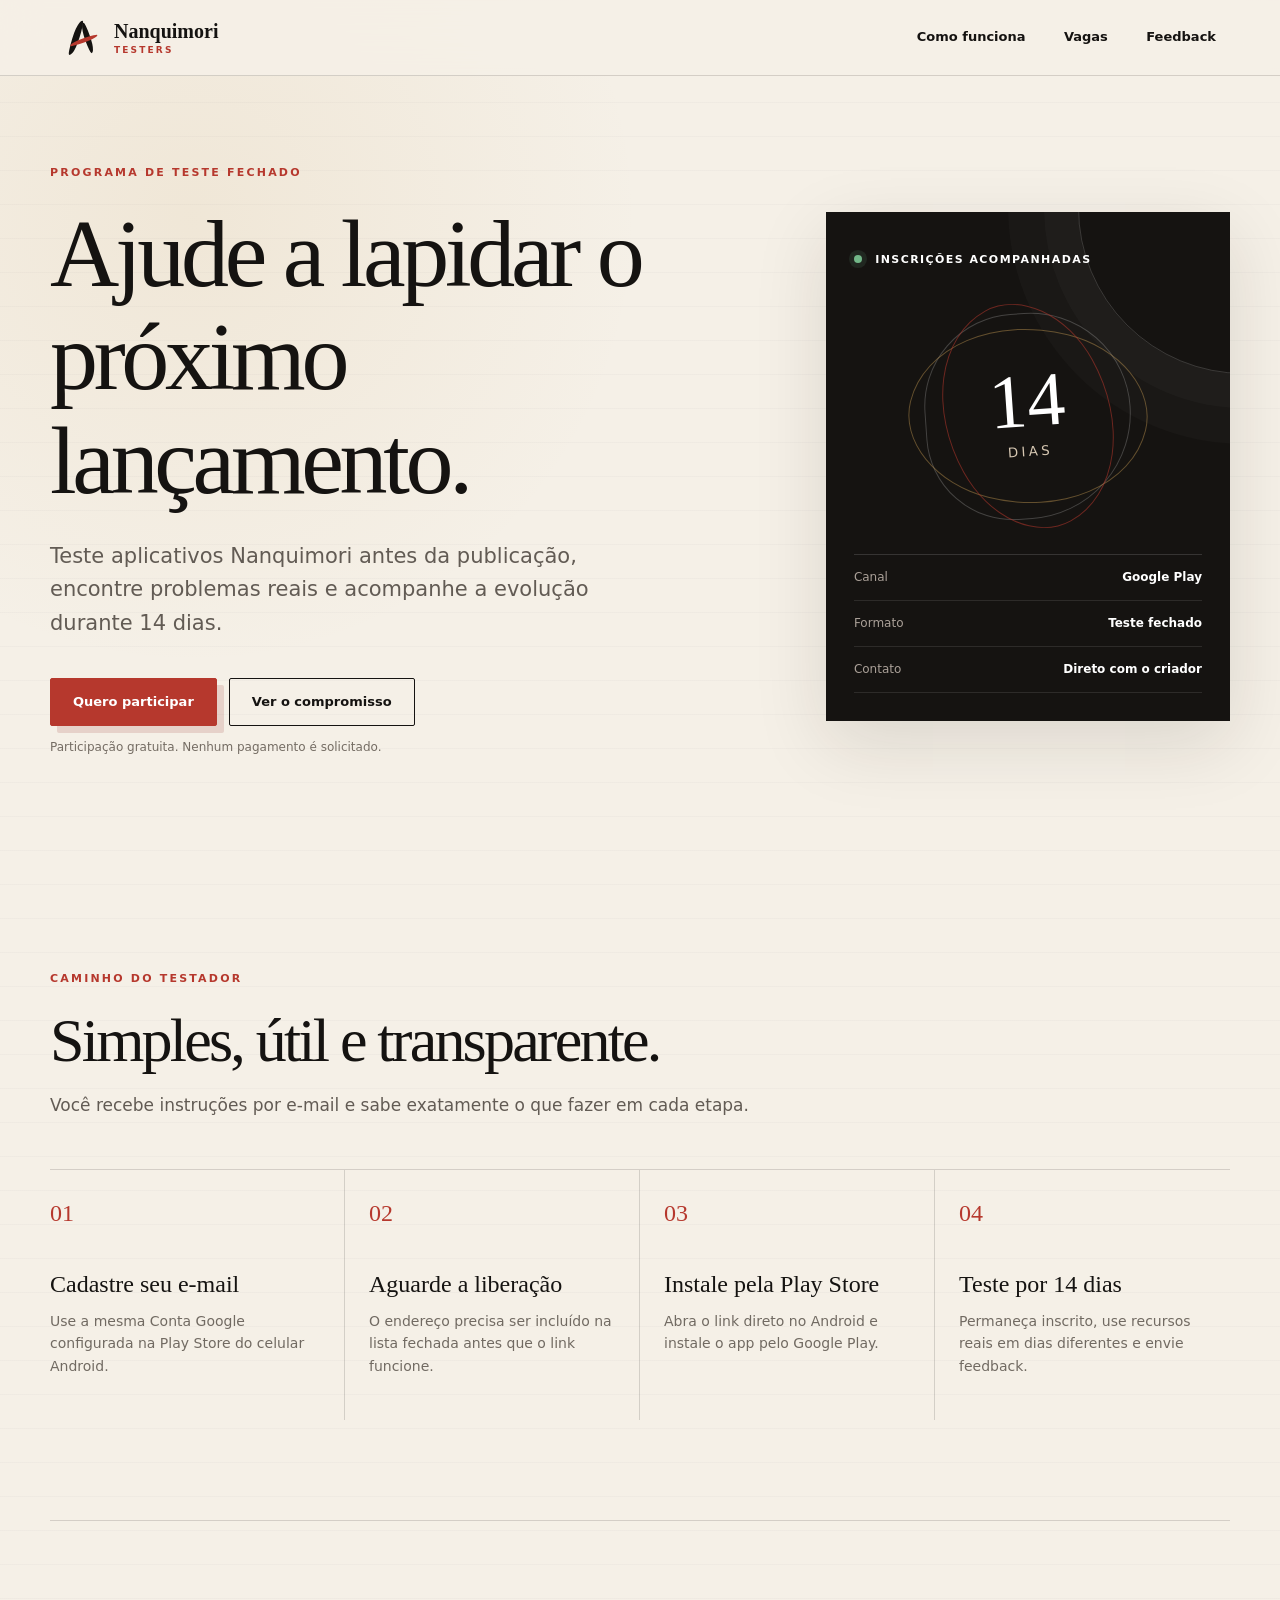
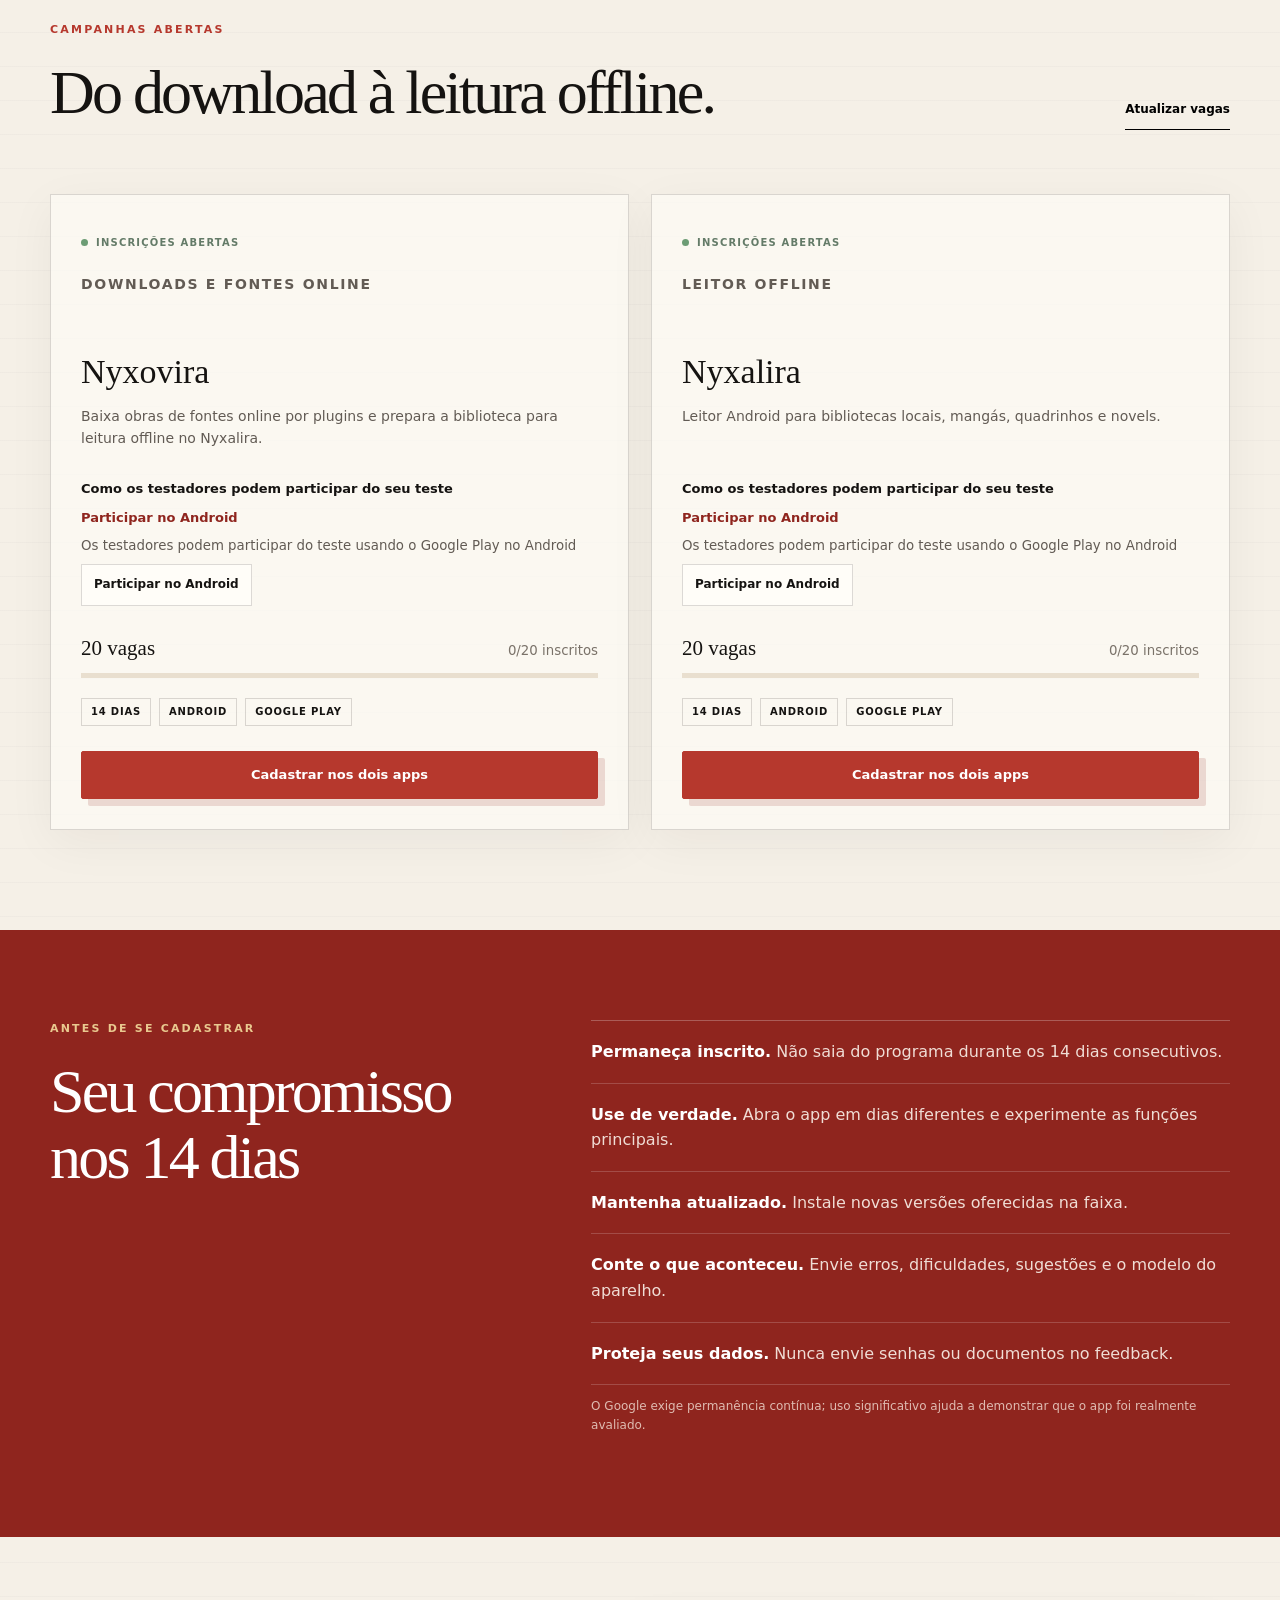
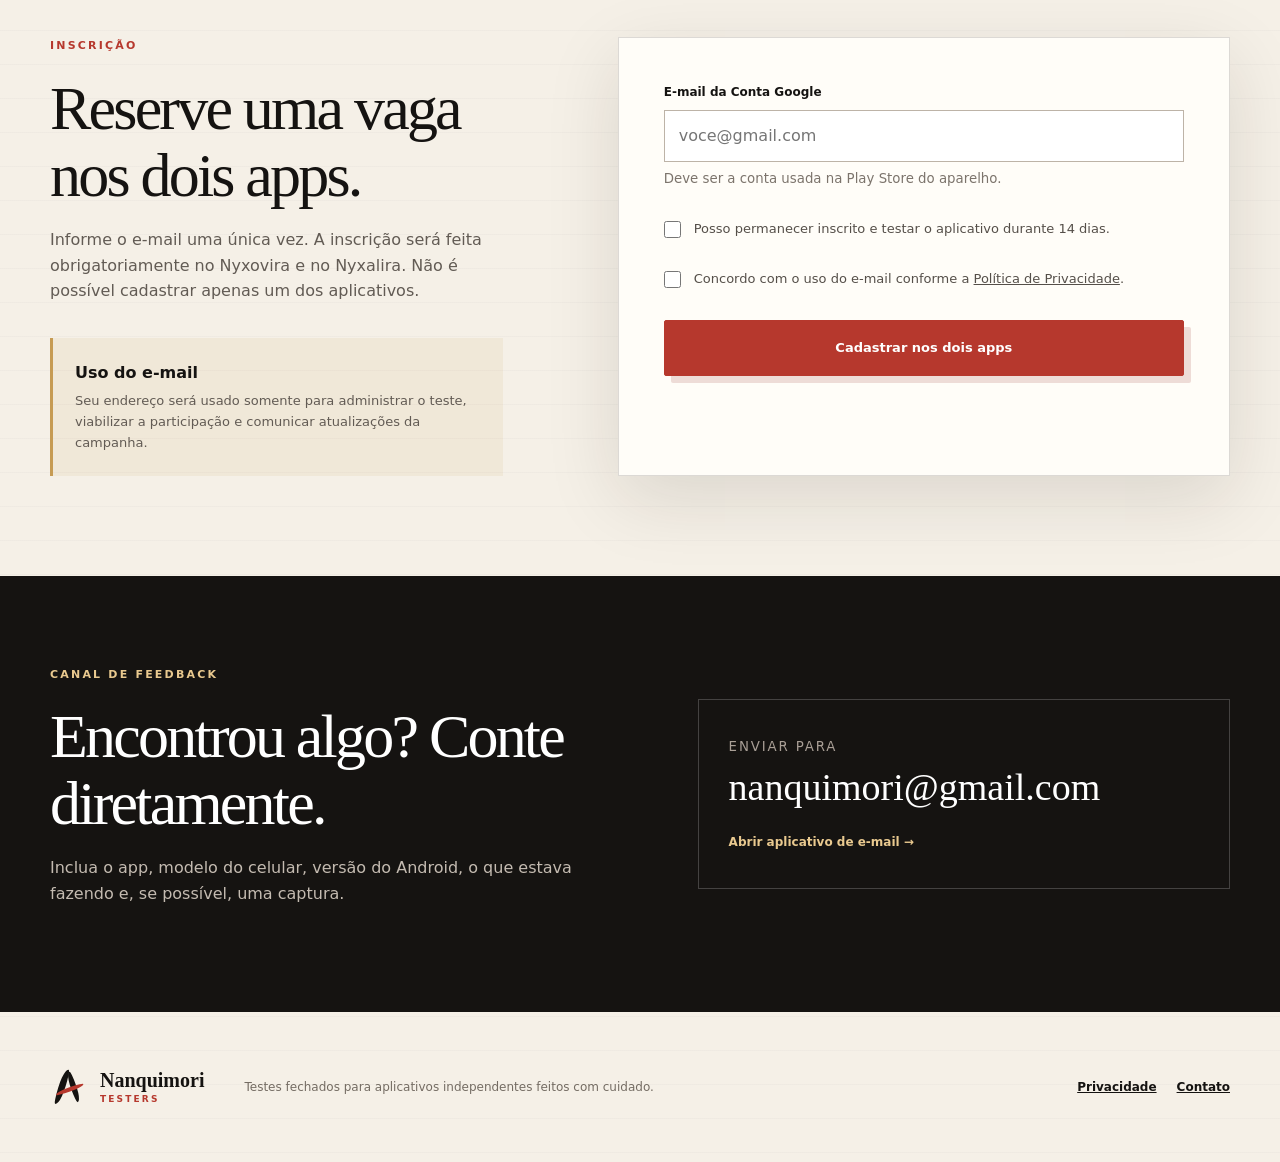
==== commit e38a4aa8: "Require registration in both Android apps" ====
--- a/index.html
+++ b/index.html
@@ -159,9 +159,9 @@
           <p class="eyebrow">Inscrição</p>
           <h2>Reserve uma vaga nos dois apps.</h2>
           <p>
-            Envie o mesmo e-mail uma vez para o Nyxovira e outra para o
-            Nyxalira. Depois do primeiro cadastro, o site selecionará o segundo
-            app. Quando o limite for atingido, a lista será bloqueada.
+            Informe o e-mail uma única vez. A inscrição será feita
+            obrigatoriamente no Nyxovira e no Nyxalira. Não é possível cadastrar
+            apenas um dos aplicativos.
           </p>
           <aside>
             <strong>Uso do e-mail</strong>
@@ -172,12 +172,6 @@
           </aside>
         </div>
         <form id="registrationForm" novalidate>
-          <label
-            ><span>Aplicativo — cadastre-se nos dois</span
-            ><select id="campaignSelect" name="campaignId" required>
-              <option value="">Selecione uma campanha</option>
-            </select></label
-          >
           <label
             ><span>E-mail da Conta Google</span
             ><input
@@ -207,7 +201,7 @@
             ></label
           >
           <button id="submitButton" class="button primary full" type="submit">
-            Enviar inscrição
+            Cadastrar nos dois apps
           </button>
           <div
             id="formMessage"
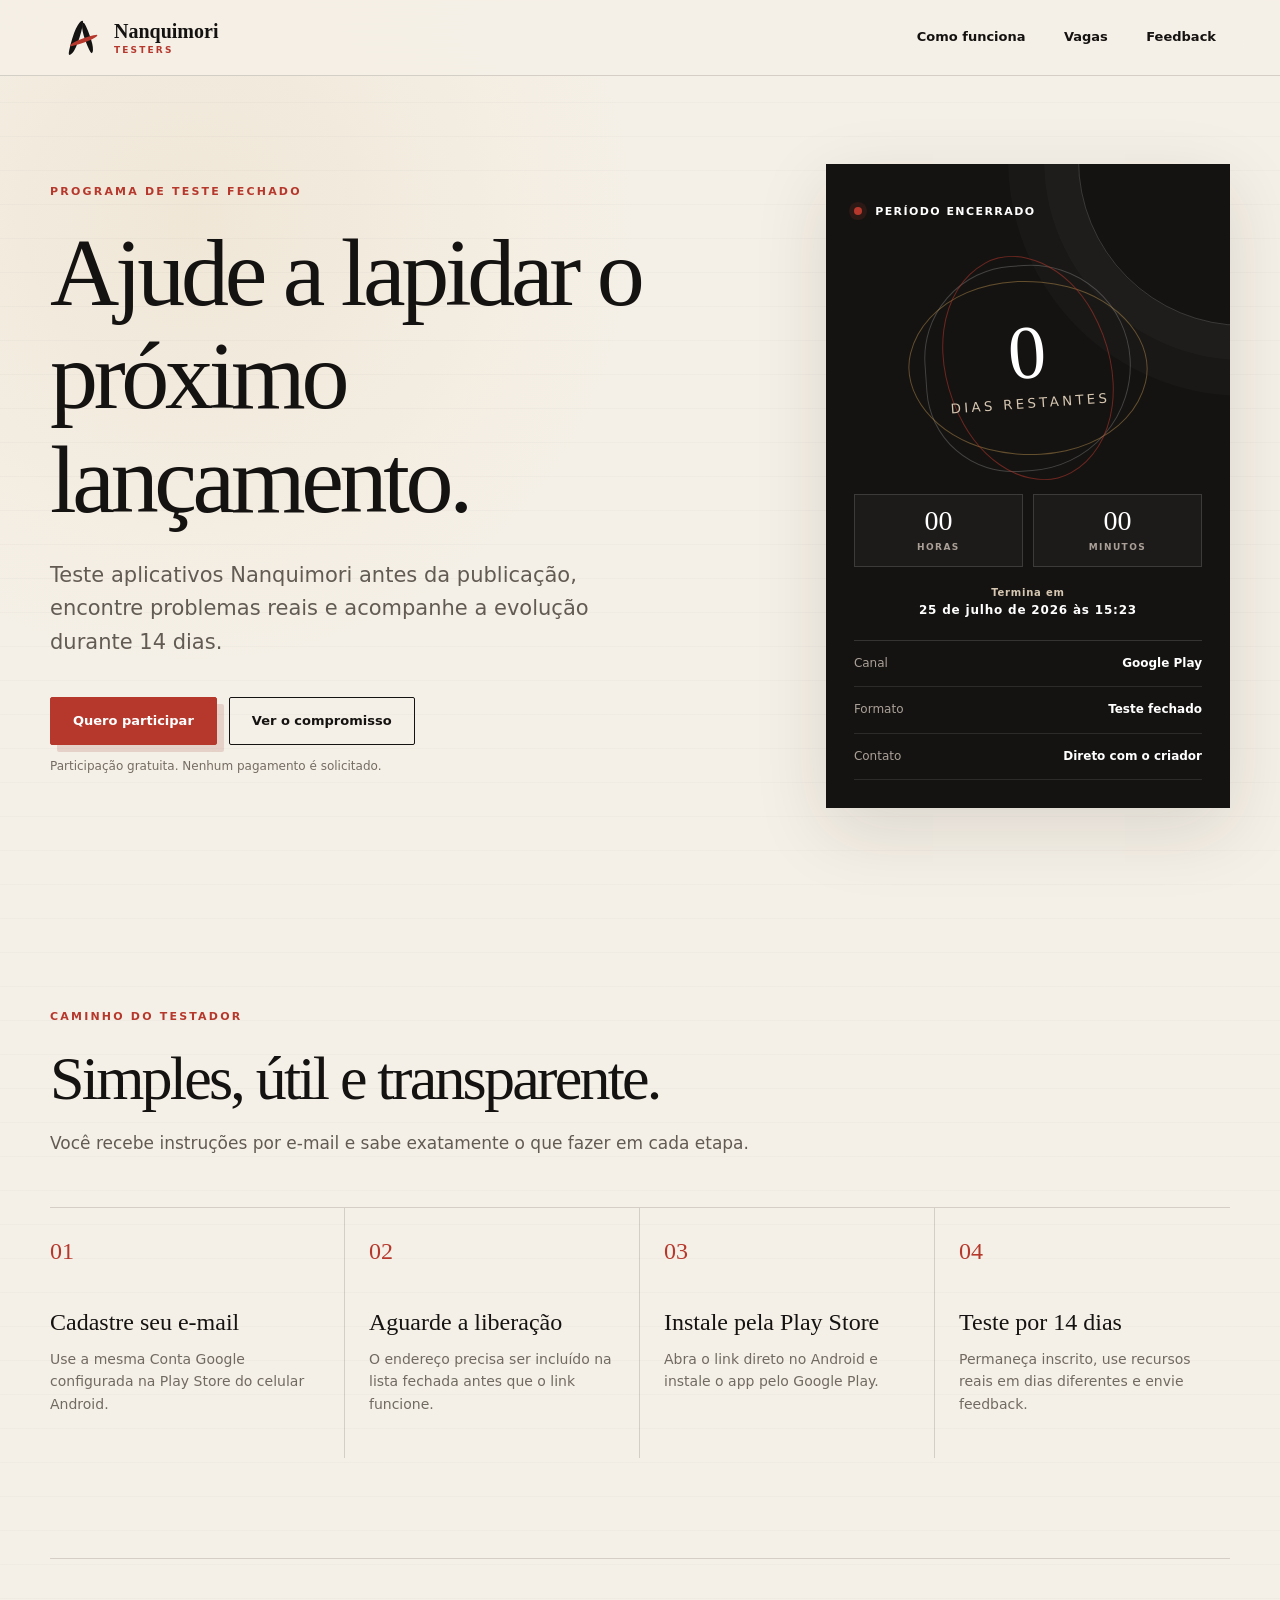
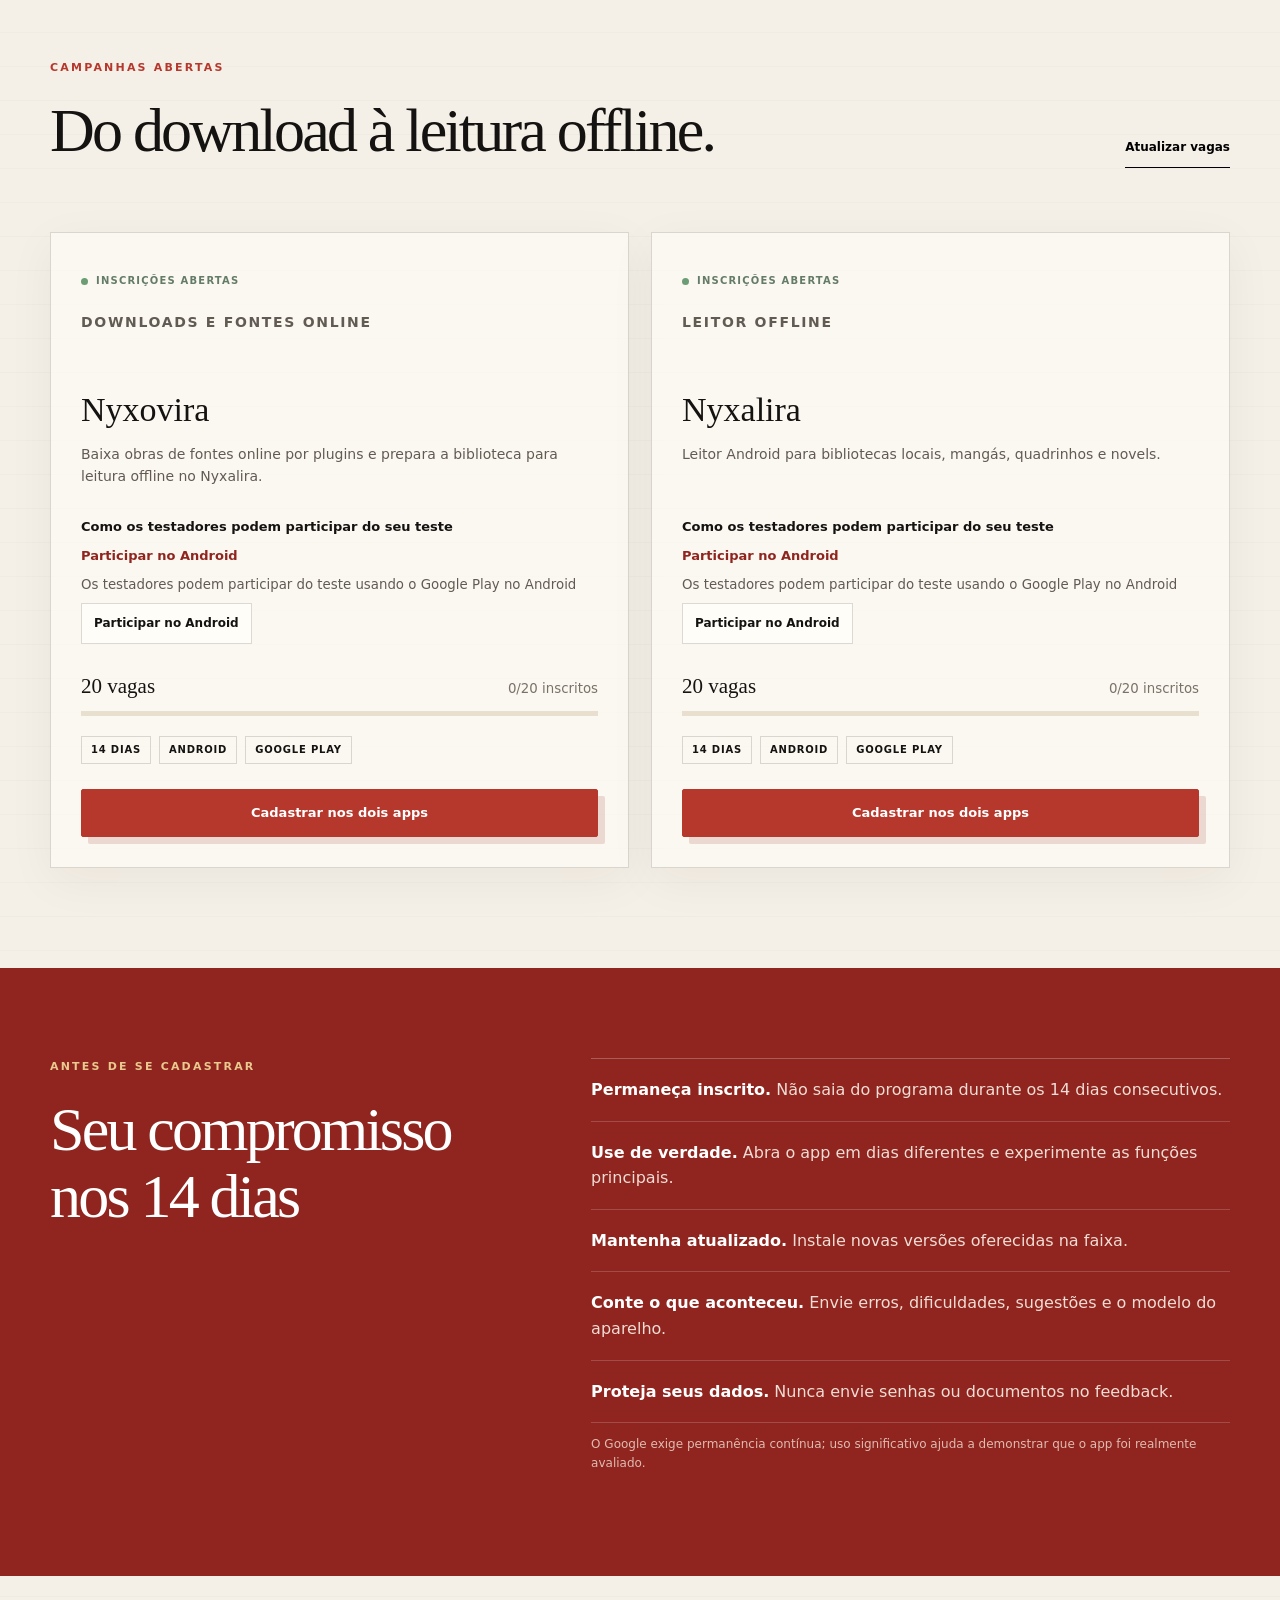
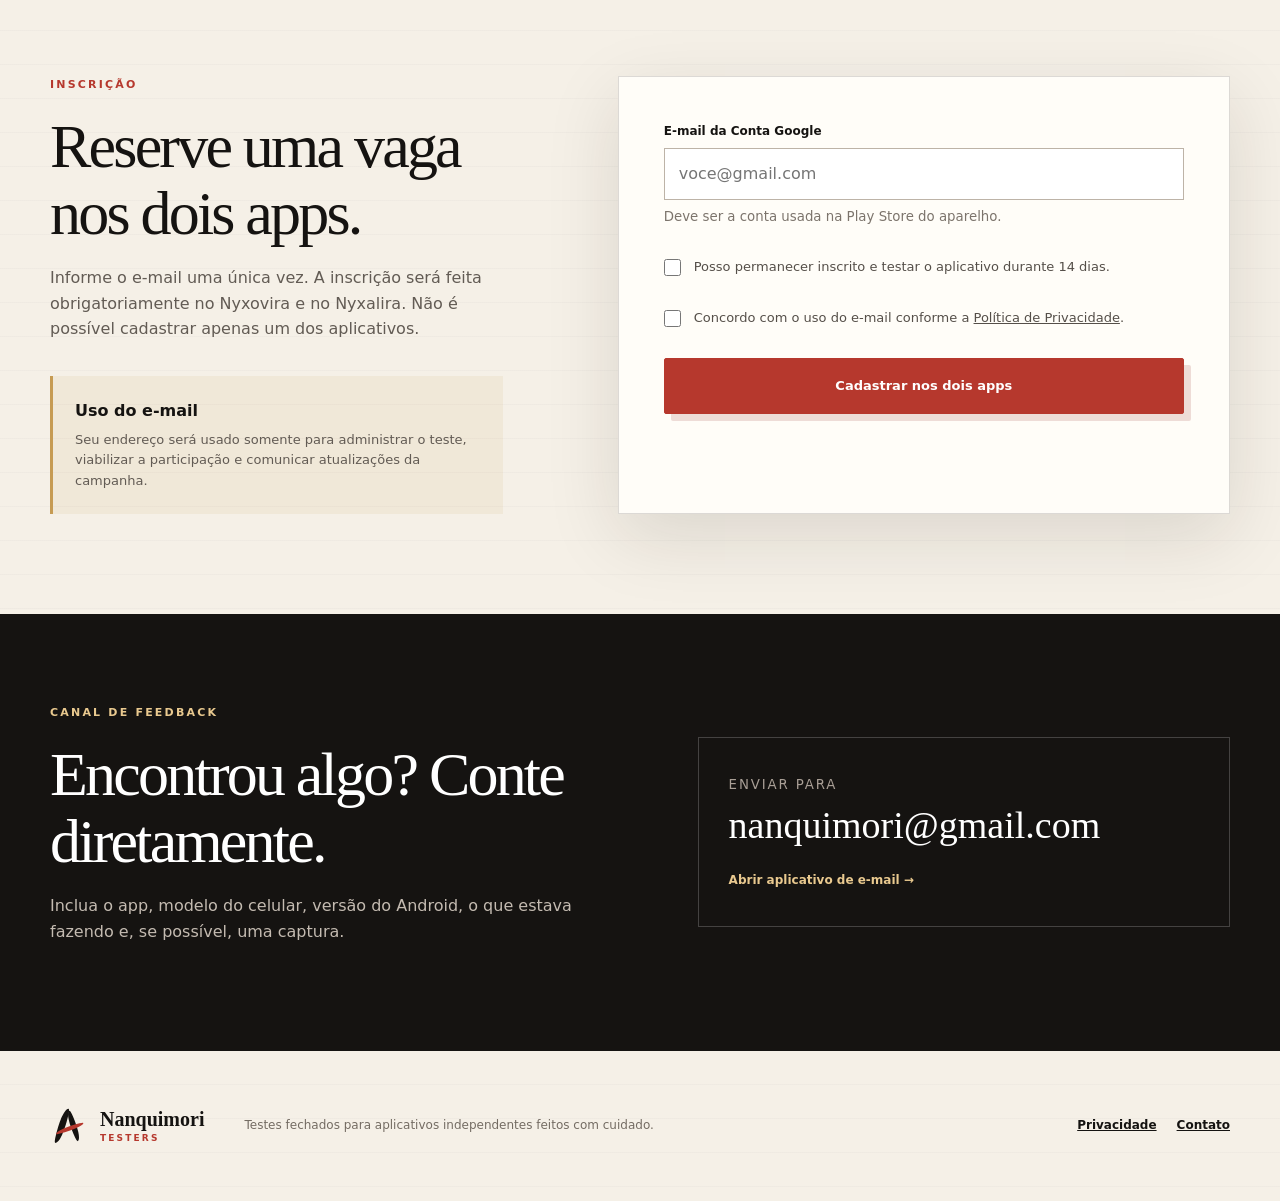
==== commit 0aeba1ee: "Add fixed 14-day test countdown" ====
--- a/index.html
+++ b/index.html
@@ -9,6 +9,8 @@
     />
     <meta name="theme-color" content="#151311" />
     <title>Nanquimori Testers</title>
+    <link rel="icon" href="favicon.svg" type="image/svg+xml" />
+    <link rel="shortcut icon" href="favicon.svg" />
     <link rel="stylesheet" href="styles.css" />
     <script src="config.js"></script>
     <script src="app.js" defer></script>
@@ -43,8 +45,24 @@
           </p>
         </div>
         <aside class="hero-card">
-          <p><span class="live-dot"></span> Inscrições acompanhadas</p>
-          <div class="orbit"><strong>14</strong><small>dias</small></div>
+          <p id="countdownStatus">
+            <span class="live-dot"></span> Teste em andamento
+          </p>
+          <div class="orbit">
+            <strong id="countdownDays">14</strong><small>dias restantes</small>
+          </div>
+          <div class="countdown-detail" aria-label="Tempo restante">
+            <div><strong id="countdownHours">00</strong><span>horas</span></div>
+            <div>
+              <strong id="countdownMinutes">00</strong><span>minutos</span>
+            </div>
+          </div>
+          <p class="countdown-end">
+            Termina em
+            <time id="testEndDate" datetime="2026-07-25T15:23:00-03:00"
+              >25 de julho de 2026 às 15:23</time
+            >
+          </p>
           <dl>
             <div>
               <dt>Canal</dt>
--- a/styles.css
+++ b/styles.css
@@ -271,6 +271,10 @@
   background: #72b788;
   box-shadow: 0 0 0 5px rgba(114, 183, 136, 0.12);
 }
+.live-dot.ended {
+  background: #b6382d;
+  box-shadow: 0 0 0 5px rgba(182, 56, 45, 0.14);
+}
 .orbit {
   position: relative;
   width: 206px;
@@ -310,6 +314,46 @@
   color: #d6c7b2;
   letter-spacing: 0.25em;
   text-transform: uppercase;
+}
+.countdown-detail {
+  position: relative;
+  display: grid;
+  grid-template-columns: repeat(2, 1fr);
+  gap: 10px;
+  margin: -12px 0 18px;
+}
+.countdown-detail div {
+  display: grid;
+  padding: 12px;
+  text-align: center;
+  border: 1px solid rgba(255, 255, 255, 0.14);
+  background: rgba(255, 255, 255, 0.035);
+}
+.countdown-detail strong {
+  font: 500 28px/1 var(--serif);
+}
+.countdown-detail span {
+  margin-top: 5px;
+  color: #aaa098;
+  font-size: 9px;
+  font-weight: 800;
+  letter-spacing: 0.16em;
+  text-transform: uppercase;
+}
+.hero-card > p.countdown-end {
+  margin: 0 0 20px;
+  color: #d6c7b2;
+  text-align: center;
+  font-size: 10px;
+  line-height: 1.6;
+  letter-spacing: 0.08em;
+  text-transform: none;
+}
+.countdown-end time {
+  display: block;
+  color: #fff;
+  font-size: 12px;
+  font-weight: 800;
 }
 .hero-card dl {
   position: relative;
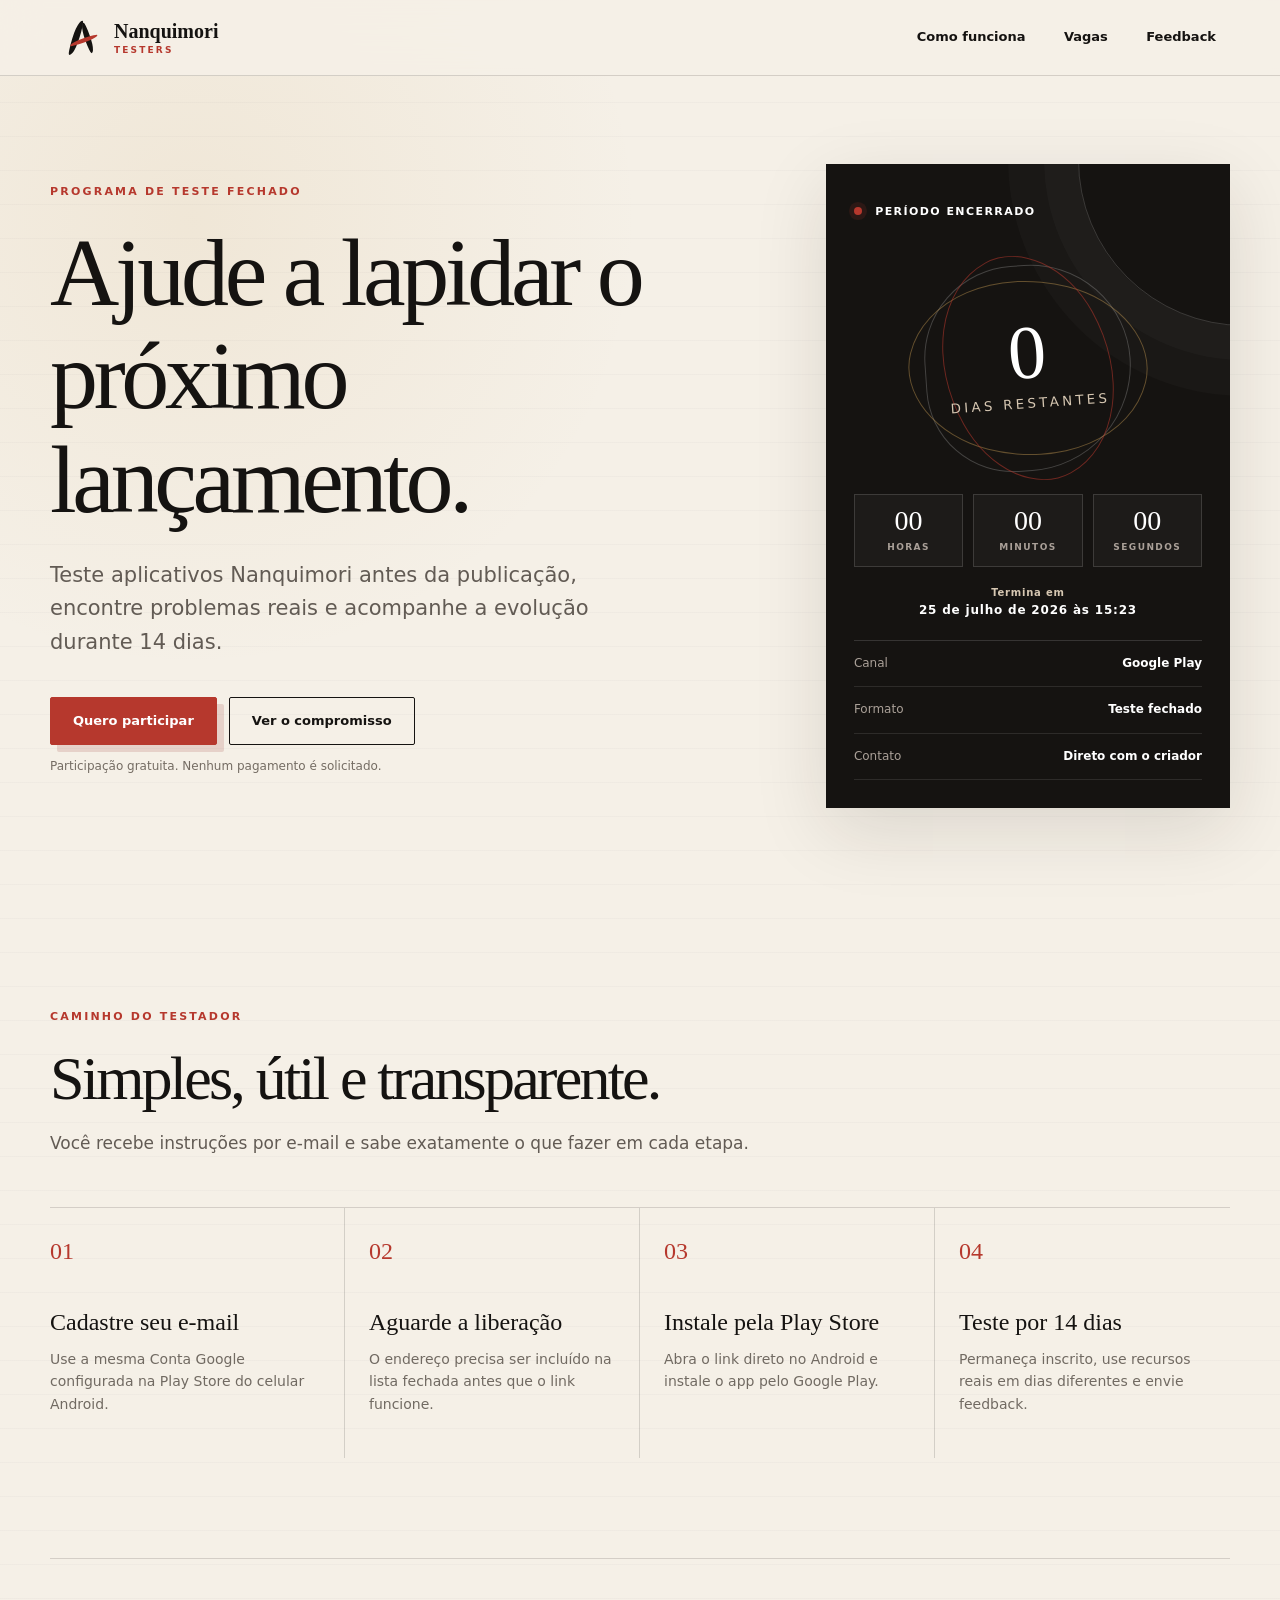
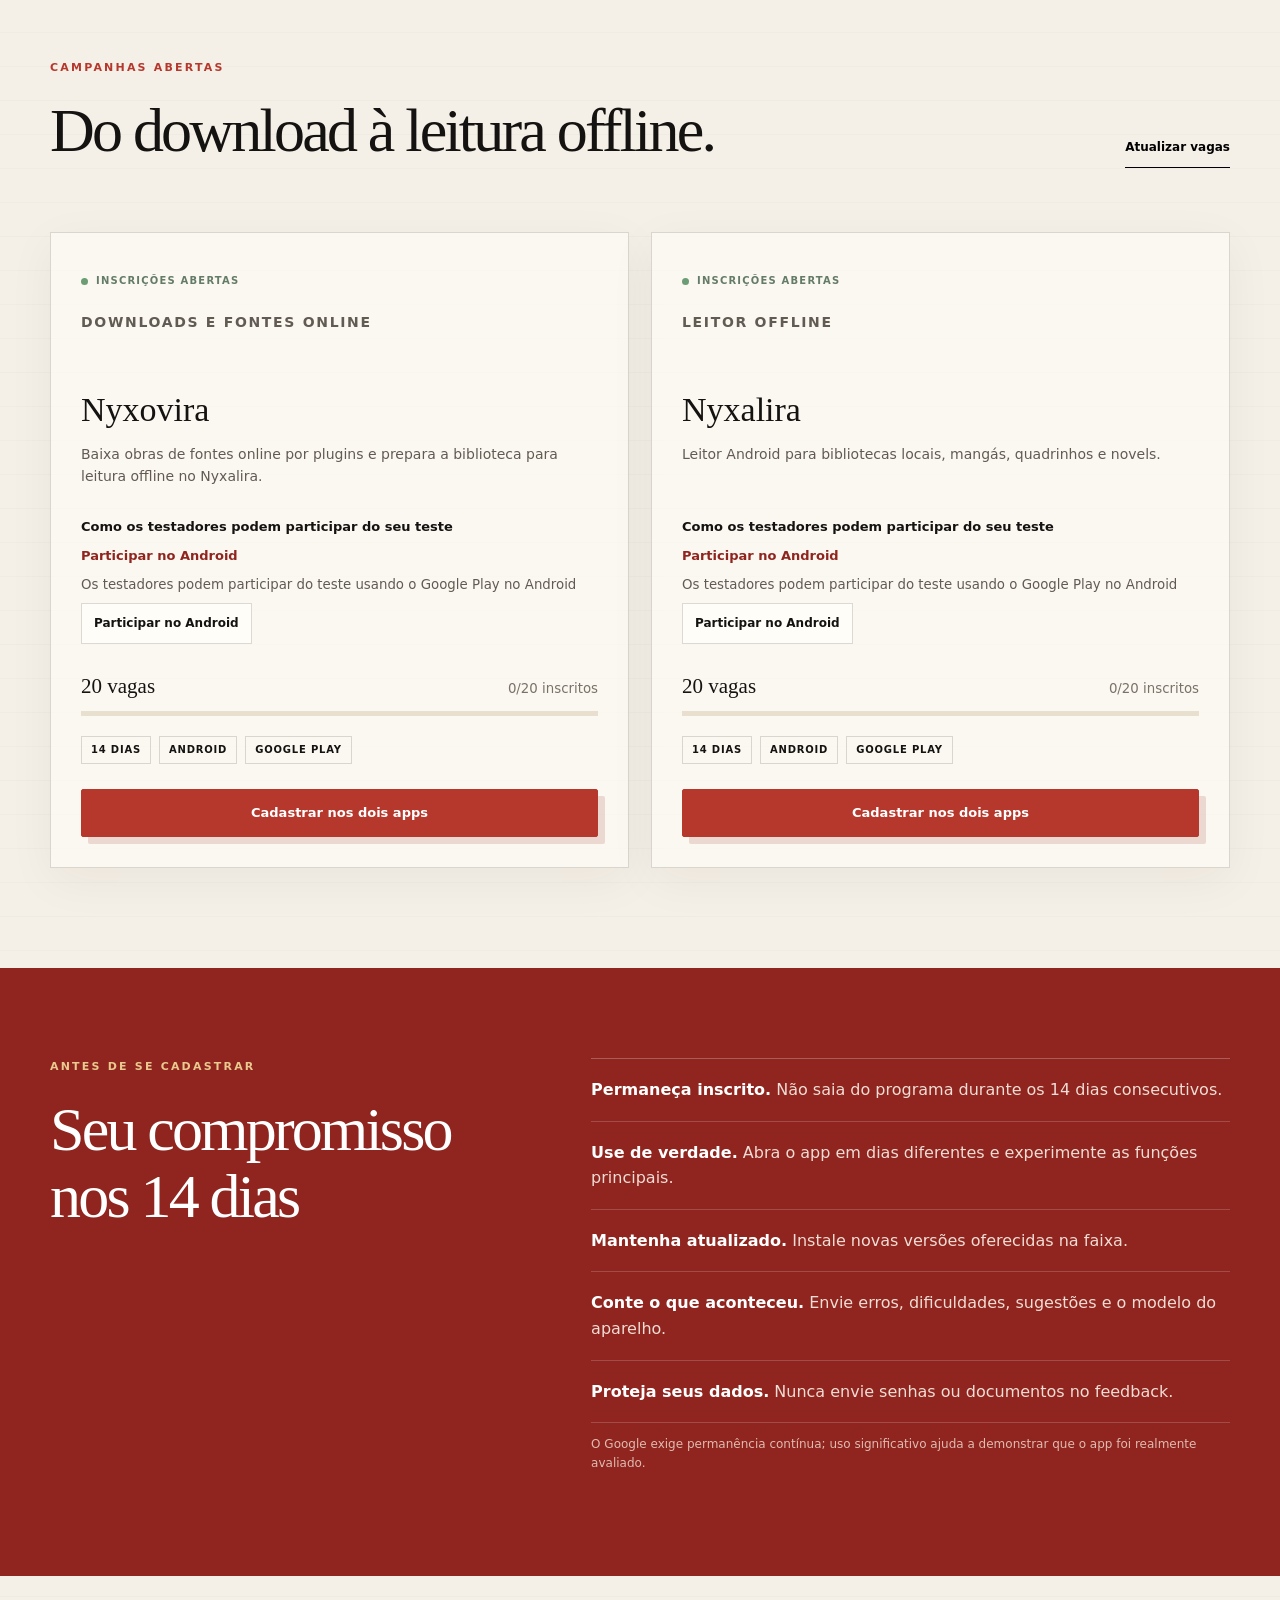
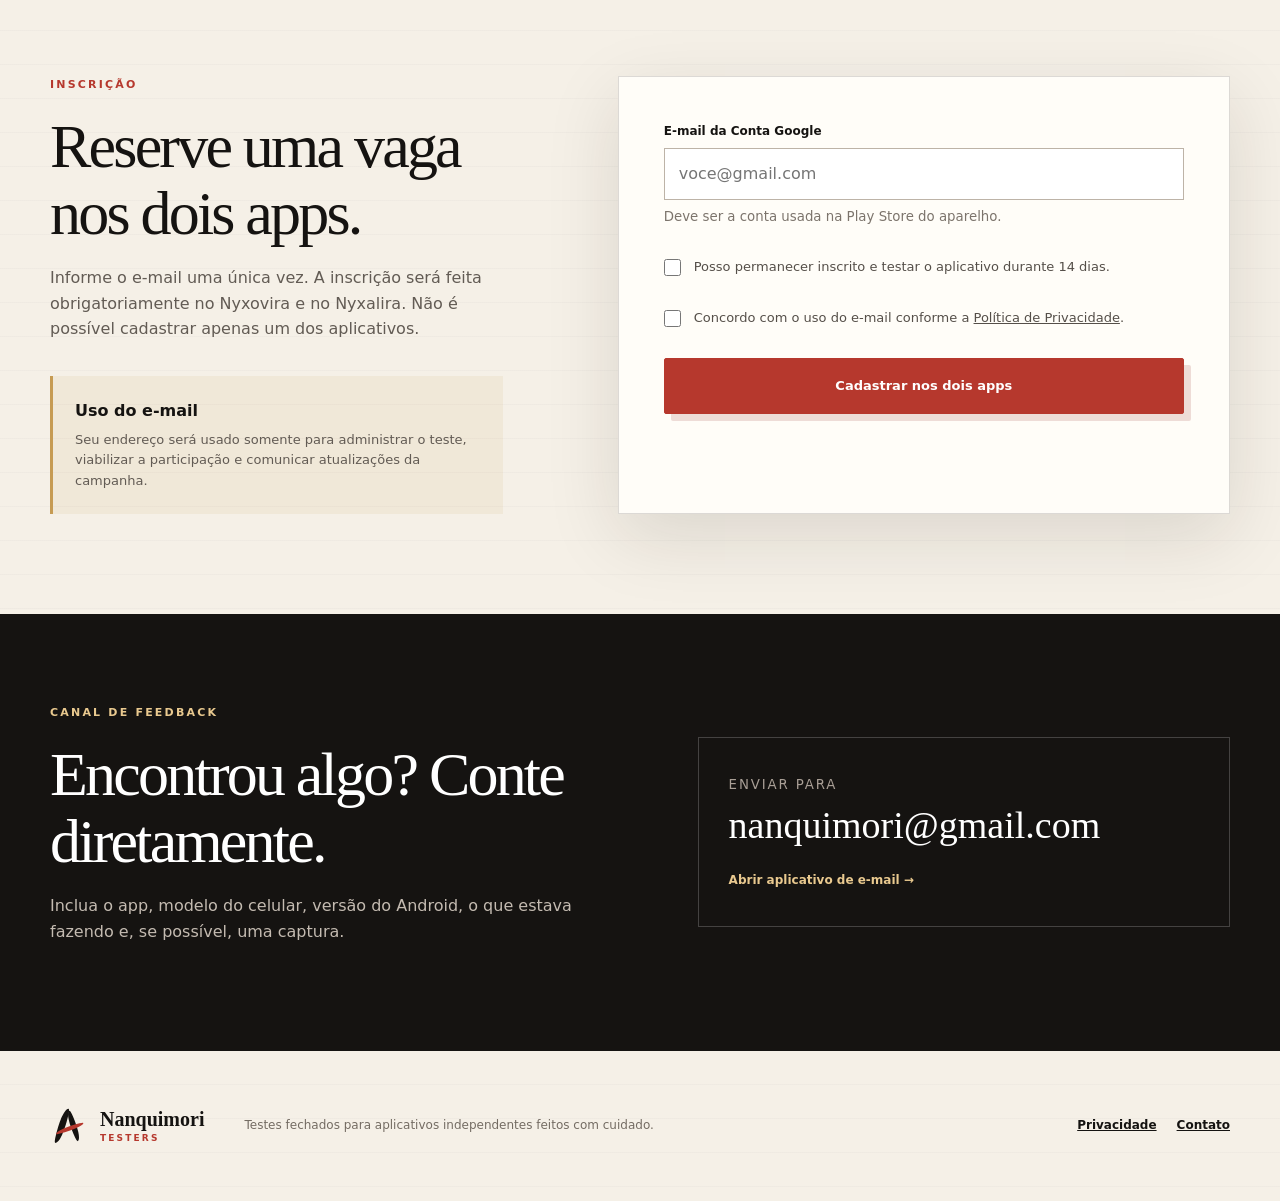
==== commit b620e827: "Show seconds in test countdown" ====
--- a/index.html
+++ b/index.html
@@ -55,6 +55,9 @@
             <div><strong id="countdownHours">00</strong><span>horas</span></div>
             <div>
               <strong id="countdownMinutes">00</strong><span>minutos</span>
+            </div>
+            <div>
+              <strong id="countdownSeconds">00</strong><span>segundos</span>
             </div>
           </div>
           <p class="countdown-end">
--- a/styles.css
+++ b/styles.css
@@ -318,7 +318,7 @@
 .countdown-detail {
   position: relative;
   display: grid;
-  grid-template-columns: repeat(2, 1fr);
+  grid-template-columns: repeat(3, 1fr);
   gap: 10px;
   margin: -12px 0 18px;
 }
